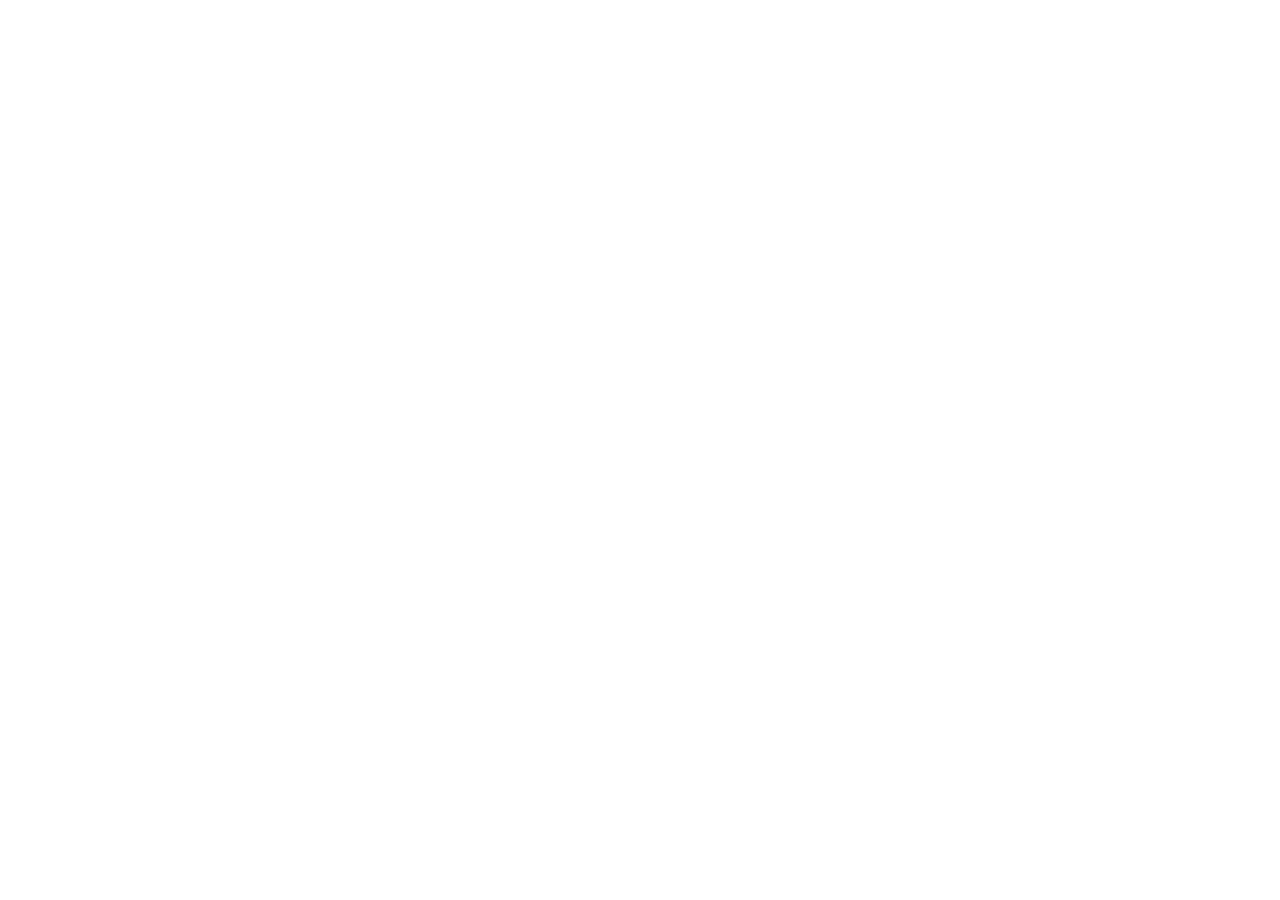
==== main.html @ 20d1bf3c "chore: add project images and svg icons" ====
<!doctype html>
<html lang="en">
  <head>
    <meta charset="UTF-8" />
    <meta name="viewport" content="width=device-width, initial-scale=1.0" />
    <title>Shelter for pets</title>
    <link rel="preconnect" href="https://fonts.googleapis.com" />
    <link rel="preconnect" href="https://fonts.gstatic.com" crossorigin />
    <link
      href="https://fonts.googleapis.com/css2?family=Inter:wght@400;700&display=swap"
      rel="stylesheet"
    />

    <link rel="stylesheet" href="css/normalize.css" />
    <link rel="stylesheet" href="css/style.css" />
    <link rel="icon" type="image/x-icon" href="./icon/icon.ico">
  </head>
  <body>

    <script type="module" src="js/main.js"></script>
  </body>
</html>
---- css/style.css ----
@import url("variables.css");

* {
  padding: 0;
  margin: 0;
  box-sizing: border-box;
  text-decoration: none;
  list-style-type: none;
}

html,
body {
  scroll-behavior: smooth;
  font-family: var(--second-family);
  font-weight: 400;
  font-style: normal;
}

h1, h2, h3, h4, h5, h6 {
  font-family: var(--font-family);
  font-weight: 400;
  font-style: normal;
}

body::-webkit-scrollbar {
  display: none;
}
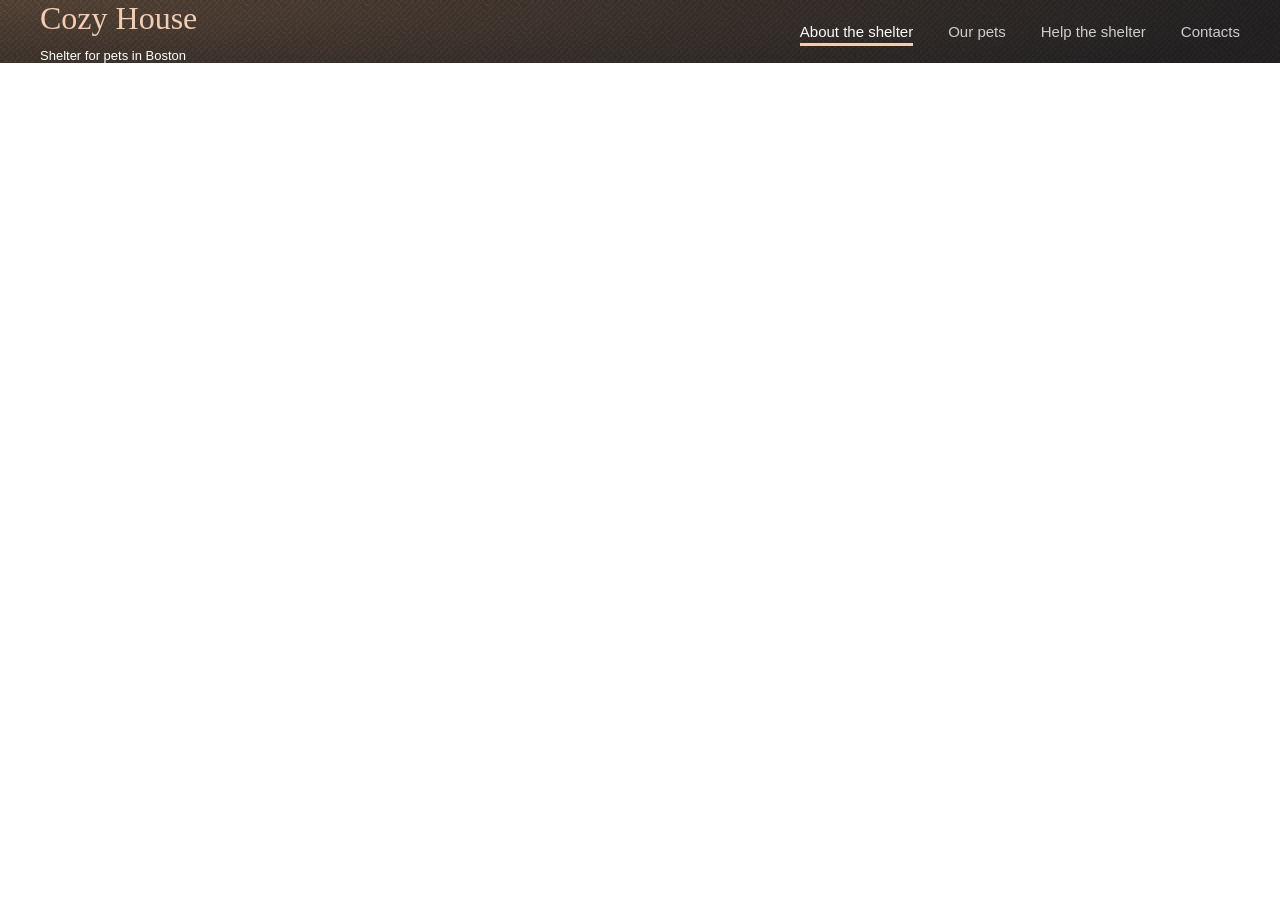
==== commit f4c6dcbc: "feat: create header section" ====
--- a/main.html
+++ b/main.html
@@ -4,19 +4,56 @@
     <meta charset="UTF-8" />
     <meta name="viewport" content="width=device-width, initial-scale=1.0" />
     <title>Shelter for pets</title>
-    <link rel="preconnect" href="https://fonts.googleapis.com" />
-    <link rel="preconnect" href="https://fonts.gstatic.com" crossorigin />
-    <link
-      href="https://fonts.googleapis.com/css2?family=Inter:wght@400;700&display=swap"
-      rel="stylesheet"
-    />
-
     <link rel="stylesheet" href="css/normalize.css" />
     <link rel="stylesheet" href="css/style.css" />
-    <link rel="icon" type="image/x-icon" href="./icon/icon.ico">
+    <link rel="icon" type="image/x-icon" href="./icon/icon.ico" />
   </head>
   <body>
+      <header class="header">
+        <div class="container header__container">
+          <div class="header__logo">
+  <h1 class="logo__title">Cozy House</h1>
+  <p class="logo__subtitle">Shelter for pets in Boston</p>
+</div>
+<nav class="header__menu">
+  <ul class="menu__list">
+    <li class="menu__item">
+      <a href="#about" class="menu__link menu__link--active">About the shelter</a>
+    </li>
+    <li class="menu__item">
+      <a href="#our-friends" class="menu__link">Our pets</a>
+    </li>
+    <li class="menu__item">
+      <a href="#help" class="menu__link">Help the shelter</a>
+    </li>
+    <li class="menu__item">
+      <a href="#in-addition" class="menu__link">Contacts</a>
+    </li>
+  </ul>
+</nav>
+        </div>
+      </header>
 
+      <main class="main">
+        <section id="not-only">
+          <div class="container not-only__container"></div>
+        </section>
+        <section id="about">
+          <div class="container about__container"></div>
+        </section>
+        <section id="our-friends">
+          <div class="container our-friends__container"></div>
+        </section>
+        <section id="help">
+          <div class="container help__container"></div>
+        </section>
+        <section id="in-addition">
+          <div class="container in-addition__container"></div>
+        </section>
+      </main>
+      <footer class="footer">
+        <div class="container footer__container"></div>
+      </footer>
     <script type="module" src="js/main.js"></script>
   </body>
 </html>
--- a/css/style.css
+++ b/css/style.css
@@ -16,7 +16,12 @@
   font-style: normal;
 }
 
-h1, h2, h3, h4, h5, h6 {
+h1,
+h2,
+h3,
+h4,
+h5,
+h6 {
   font-family: var(--font-family);
   font-weight: 400;
   font-style: normal;
@@ -25,3 +30,57 @@
 body::-webkit-scrollbar {
   display: none;
 }
+
+.container {
+  display: flex;
+  max-width: 1280px;
+  width: 100%;
+  margin: 0 auto;
+  padding: 0 40px;
+}
+
+.header__container {
+  justify-content: space-between;
+  background:
+    url(../img/noise_transparent.png),
+    radial-gradient(100% 215.42% at 0% 0%, #5b483a 0%, #262425 100%), #211f20;
+}
+
+.header__menu {
+  display: flex;
+  align-items: center;
+}
+
+.logo__title {
+  font-family: var(--font-family);
+  color: var(--color-primary);
+  padding-bottom: 11px;
+}
+
+.menu__link,
+.logo__subtitle {
+  font-family: var(--second-family);
+  font-size: 15px;
+  color: #cdcdcd;
+}
+
+.logo__subtitle {
+  font-size: 13px;
+  color: var(--color-light-xl);
+}
+
+.menu__list {
+  display: flex;
+  gap: 35px;
+}
+
+.menu__item:first-child .menu__link {
+  padding-bottom: 3px;
+  cursor: default;
+}
+
+.menu__link--active {
+  color: var(--color-light-s);
+  border-bottom: 3px solid var(--color-primary);
+  user-select: none;
+}
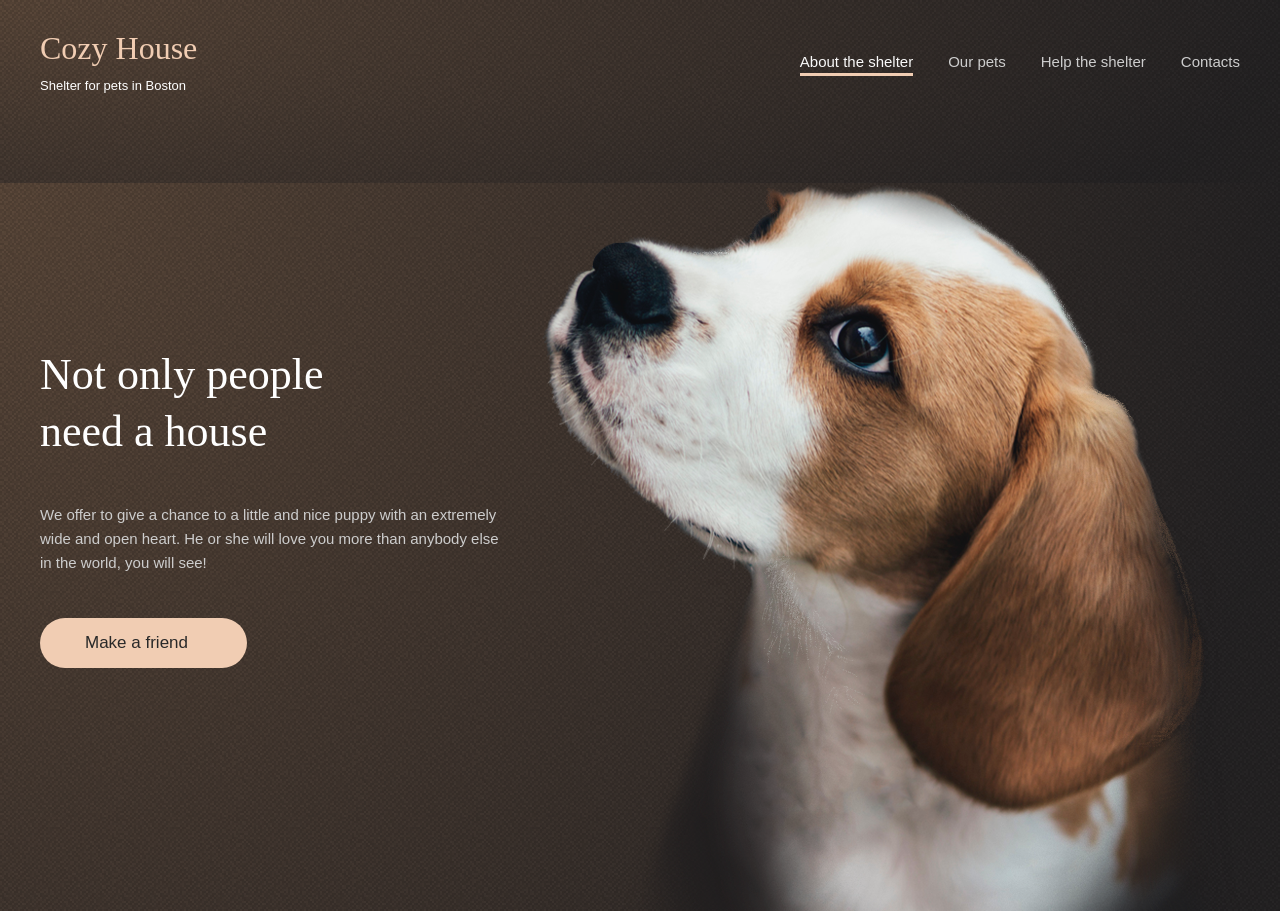
==== commit 495fba32: "feat: add not-only section" ====
--- a/main.html
+++ b/main.html
@@ -36,7 +36,16 @@
 
       <main class="main">
         <section id="not-only">
-          <div class="container not-only__container"></div>
+          <div class="container not-only__container">
+            <div class="not-only__content">
+              <h2 class="not-only__heading">Not only people <br> need a house</h2>
+              <p class="not-only__subheading">We offer to give a chance to a little and nice puppy with an extremely wide and open heart. He or she will love you more than anybody else in the world, you will see!</p>
+              <a class="btn" href="#our-friends">Make a friend</a>
+            </div>
+            <div class="not-only__img">
+              <img src="img/start-screen-puppy.png" alt="Start csreen Puppe">
+            </div>
+          </div>
         </section>
         <section id="about">
           <div class="container about__container"></div>
--- a/css/style.css
+++ b/css/style.css
@@ -39,11 +39,14 @@
   padding: 0 40px;
 }
 
-.header__container {
-  justify-content: space-between;
+.header {
   background:
     url(../img/noise_transparent.png),
     radial-gradient(100% 215.42% at 0% 0%, #5b483a 0%, #262425 100%), #211f20;
+  padding: 30px 0 90px;
+}
+.header__container {
+  justify-content: space-between;
 }
 
 .header__menu {
@@ -84,3 +87,54 @@
   border-bottom: 3px solid var(--color-primary);
   user-select: none;
 }
+
+#not-only {
+  background:
+    url(../img/noise_transparent.png),
+    radial-gradient(100% 215.42% at 0% 0%, #5b483a 0%, #262425 100%), #211f20;
+}
+
+.not-only__container {
+  display: flex;
+  gap: 42px;
+  min-height: 728px;
+}
+
+.not-only__content {
+  display: flex;
+  flex-direction: column;
+  max-width: 460px;
+  max-height: 322px;
+  gap: 43px;
+  padding-top: 163px;
+}
+
+.not-only__heading {
+  font-size: 44px;
+  line-height: 1.3;
+  color: var(--color-light-xl);
+}
+
+.not-only__subheading {
+  font-size: 15px;
+  line-height: 1.6;
+  color: var(--color-dark-s);
+}
+
+.btn {
+  display: inline-block;
+  border-radius: 100px;
+  padding: 15px 45px;
+  width: 207px;
+  height: 52px;
+  background-color: var(--color-primary);
+  font-size: 17px;
+  color: var(--color-dark-3xl);
+}
+
+.not-only__img img {
+  width: 100%;
+  height: 100%;
+  object-fit: contain; 
+  display: block;
+}
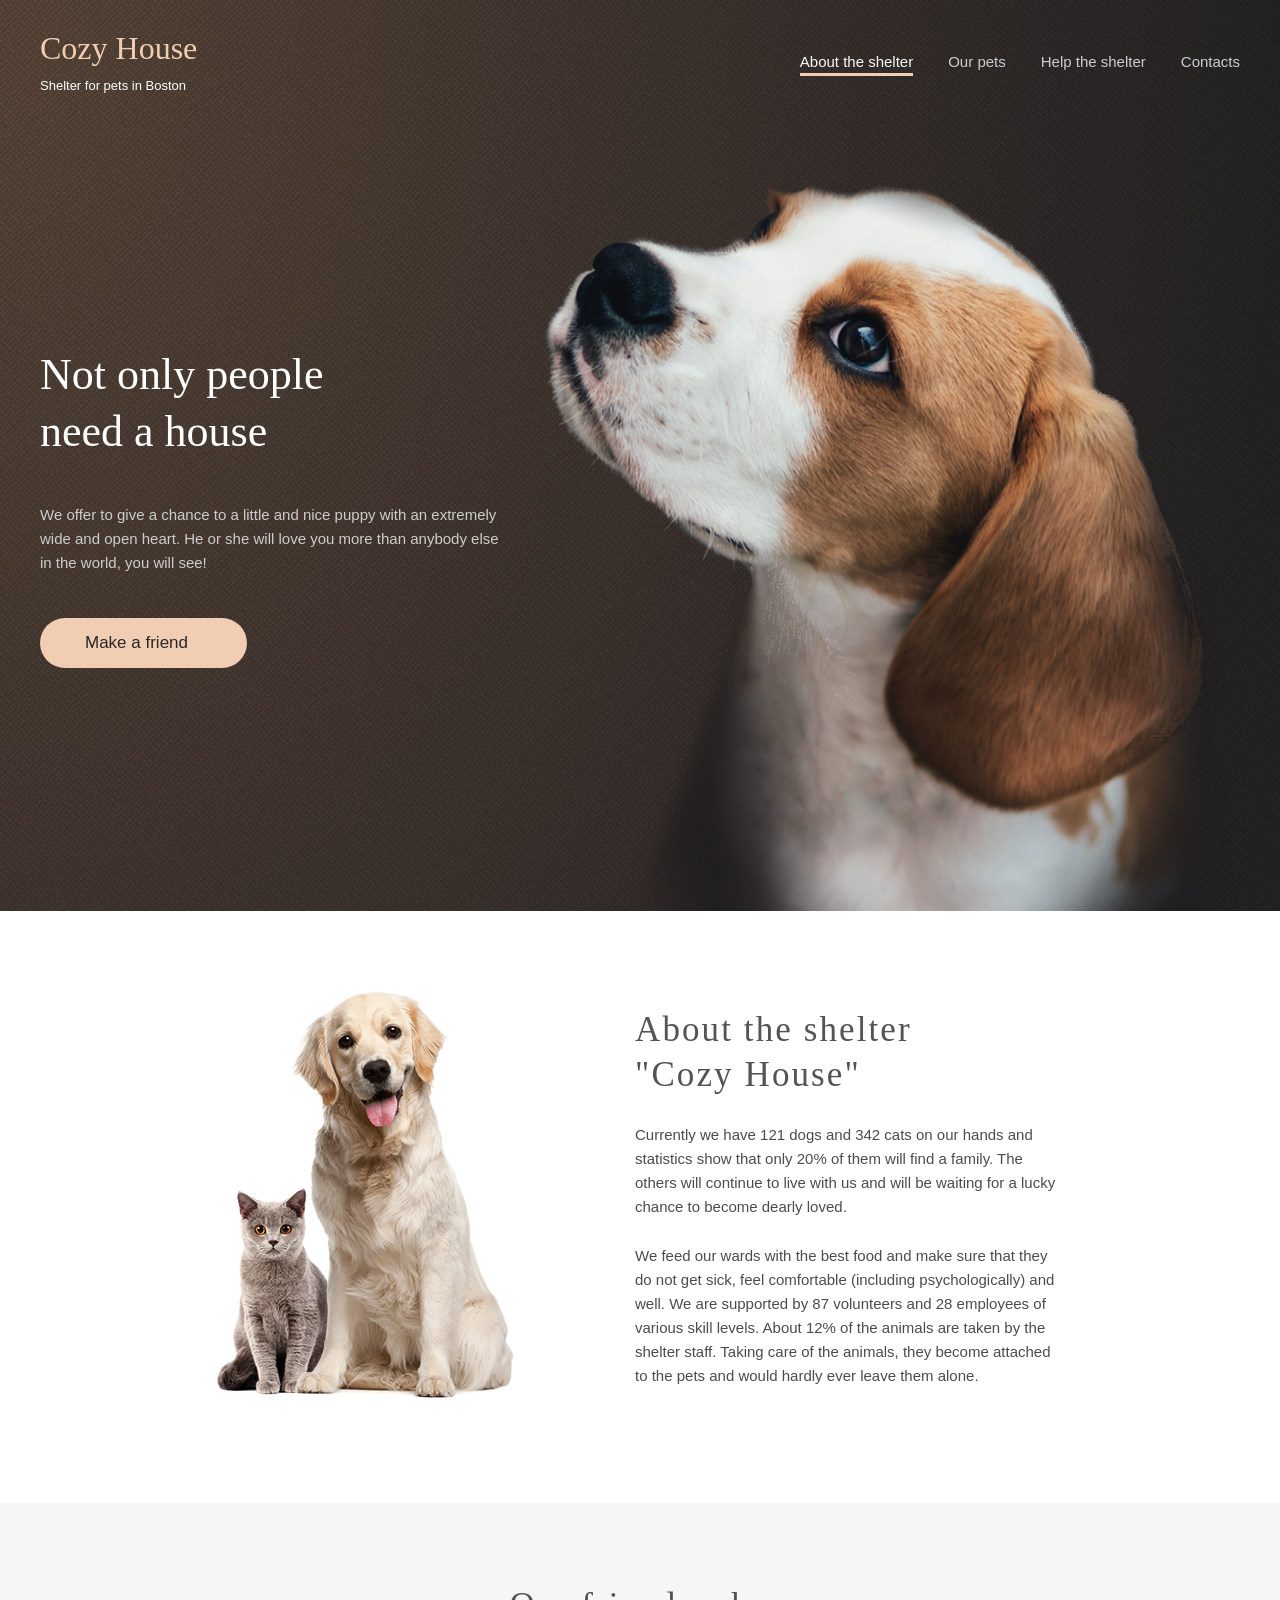
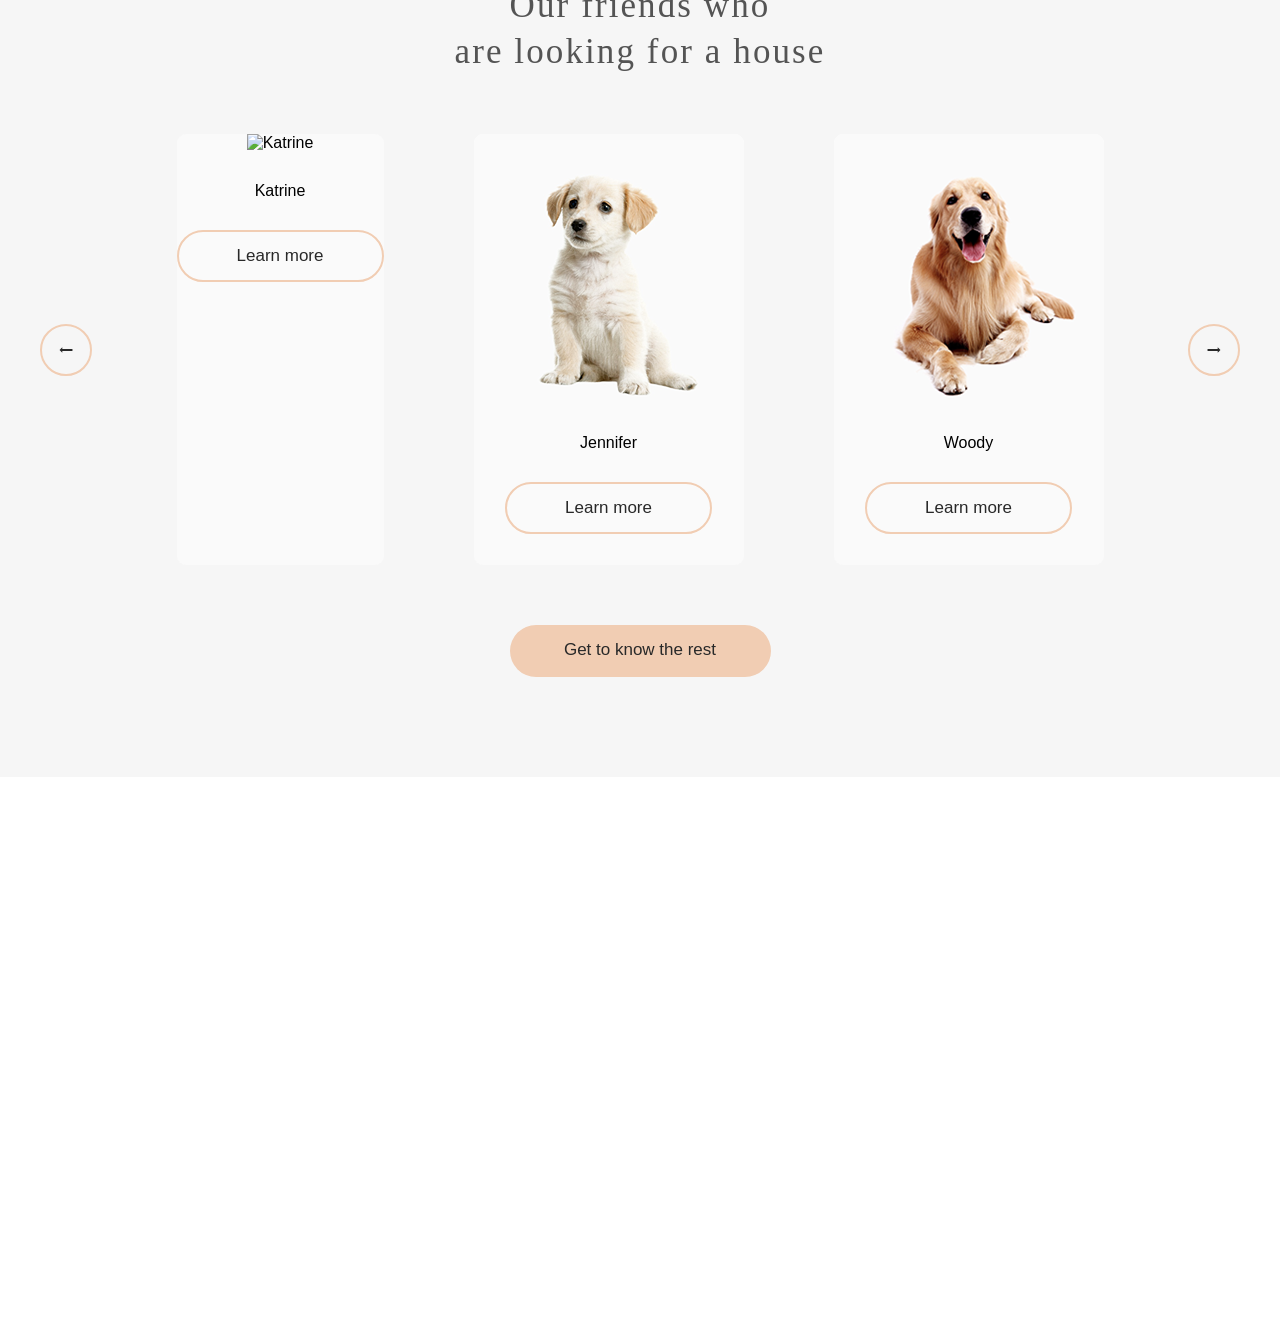
==== commit fb2ba451: "feat: add 'about' and 'our friends' sections" ====
--- a/main.html
+++ b/main.html
@@ -9,60 +9,171 @@
     <link rel="icon" type="image/x-icon" href="./icon/icon.ico" />
   </head>
   <body>
+    <div class="gradient__wrapper">
       <header class="header">
         <div class="container header__container">
           <div class="header__logo">
-  <h1 class="logo__title">Cozy House</h1>
-  <p class="logo__subtitle">Shelter for pets in Boston</p>
-</div>
-<nav class="header__menu">
-  <ul class="menu__list">
-    <li class="menu__item">
-      <a href="#about" class="menu__link menu__link--active">About the shelter</a>
-    </li>
-    <li class="menu__item">
-      <a href="#our-friends" class="menu__link">Our pets</a>
-    </li>
-    <li class="menu__item">
-      <a href="#help" class="menu__link">Help the shelter</a>
-    </li>
-    <li class="menu__item">
-      <a href="#in-addition" class="menu__link">Contacts</a>
-    </li>
-  </ul>
-</nav>
+            <h1 class="logo__title">Cozy House</h1>
+            <p class="logo__subtitle">Shelter for pets in Boston</p>
+          </div>
+          <nav class="header__menu">
+            <ul class="menu__list">
+              <li class="menu__item">
+                <a href="#about" class="menu__link menu__link--active"
+                  >About the shelter</a
+                >
+              </li>
+              <li class="menu__item">
+                <a href="#our-friends" class="menu__link">Our pets</a>
+              </li>
+              <li class="menu__item">
+                <a href="#help" class="menu__link">Help the shelter</a>
+              </li>
+              <li class="menu__item">
+                <a href="#in-addition" class="menu__link">Contacts</a>
+              </li>
+            </ul>
+          </nav>
         </div>
       </header>
+      <section id="not-only">
+        <div class="container not-only__container">
+          <div class="not-only__content">
+            <h2 class="not-only__heading">
+              Not only people <br />
+              need a house
+            </h2>
+            <p class="not-only__subheading">
+              We offer to give a chance to a little and nice puppy with an
+              extremely wide and open heart. He or she will love you more than
+              anybody else in the world, you will see!
+            </p>
+            <a class="btn" href="#our-friends">Make a friend</a>
+          </div>
+          <div class="not-only__img">
+            <img src="img/start-screen-puppy.png" alt="Start csreen Puppe" />
+          </div>
+        </div>
+      </section>
+    </div>
+    <main class="main">
+      <section id="about">
+        <div class="container about__container">
+          <div class="about__pets">
+            <img
+              class="about__img"
+              src="./img/about-pets.png"
+              alt="About pets in Cozy House shelter"
+            />
+          </div>
+          <div class="about__content">
+            <h3 class="about__title">
+              About the shelter <br />
+              "Cozy House"
+            </h3>
+            <p class="about__text">
+              Currently we have 121 dogs and 342 cats on our hands and
+              statistics show that only 20% of them will find a family. The
+              others will continue to live with us and will be waiting for a
+              lucky chance to become dearly loved.
+            </p>
+            <p class="about__text">
+              We feed our wards with the best food and make sure that they do
+              not get sick, feel comfortable (including psychologically) and
+              well. We are supported by 87 volunteers and 28 employees of
+              various skill levels. About 12% of the animals are taken by the
+              shelter staff. Taking care of the animals, they become attached to
+              the pets and would hardly ever leave them alone.
+            </p>
+          </div>
+        </div>
+      </section>
+      <section id="our-friends">
+        <div class="container our-friends__container">
+          <div class="headind-wrapper">
+            <h3 class="our-friends__title">
+              Our friends who <br />
+              are looking for a house
+            </h3>
+          </div>
+          <div class="our-friends__slider">
+            <button
+              class="our-friends__arrow our-friends__arrow--left"
+            >
+              <svg
+                width="52"
+                height="52"
+                viewBox="0 0 52 52"
+                fill="none"
+                xmlns="http://www.w3.org/2000/svg"
+              >
+                <path d="M33 25V27H22V29L19 26L22 23V25H33Z" fill="#292929" />
+              </svg>
+            </button>
+            <div class="our-friends__slider-wrapper" id="slider">
+              <div class="our-friends__slider-track">
+                <div class="card">
+                  <img
+                    src="./img/pets-katrine.png"
+                    alt="Katrine"
+                    class="card__img"
+                  />
+                  <p class="card__name">Katrine</p>
+                  <button class="card__button btn">Learn more</button>
+                </div>
+                <div class="card">
+                  <img
+                    src="./img/pets-jennifer.png"
+                    alt="Jennifer"
+                    class="card__img"
+                  />
+                  <p class="card__name">Jennifer</p>
+                  <button class="card__button btn">Learn more</button>
+                </div>
+                <div class="card">
+                  <img
+                    src="./img/pets-woody.png"
+                    alt="Woody"
+                    class="card__img"
+                  />
+                  <p class="card__name">Woody</p>
+                  <button class="card__button btn">Learn more</button>
+                </div>
+              </div>
+            </div>
+            <button
+              class="our-friends__arrow our-friends__arrow--right"
+            >
+              <svg
+                width="52"
+                height="52"
+                viewBox="0 0 52 52"
+                fill="none"
+                xmlns="http://www.w3.org/2000/svg"
+              >
+                <path d="M19 27V25H30V23L33 26L30 29V27H19Z" fill="#292929" />
+              </svg>
+            </button>
+          </div>
+          <div class="our-friends__action">
+            <a href="pets.html" class="our-friends__btn-rest btn"
+              >Get to know the rest</a
+            >
+          </div>
+        </div>
+      </section>
+      <section id="help">
+        <div class="container help__container">
 
-      <main class="main">
-        <section id="not-only">
-          <div class="container not-only__container">
-            <div class="not-only__content">
-              <h2 class="not-only__heading">Not only people <br> need a house</h2>
-              <p class="not-only__subheading">We offer to give a chance to a little and nice puppy with an extremely wide and open heart. He or she will love you more than anybody else in the world, you will see!</p>
-              <a class="btn" href="#our-friends">Make a friend</a>
-            </div>
-            <div class="not-only__img">
-              <img src="img/start-screen-puppy.png" alt="Start csreen Puppe">
-            </div>
-          </div>
-        </section>
-        <section id="about">
-          <div class="container about__container"></div>
-        </section>
-        <section id="our-friends">
-          <div class="container our-friends__container"></div>
-        </section>
-        <section id="help">
-          <div class="container help__container"></div>
-        </section>
-        <section id="in-addition">
-          <div class="container in-addition__container"></div>
-        </section>
-      </main>
-      <footer class="footer">
-        <div class="container footer__container"></div>
-      </footer>
+        </div>
+      </section>
+      <section id="in-addition">
+        <div class="container in-addition__container"></div>
+      </section>
+    </main>
+    <footer class="footer">
+      <div class="container footer__container"></div>
+    </footer>
     <script type="module" src="js/main.js"></script>
   </body>
 </html>
--- a/css/style.css
+++ b/css/style.css
@@ -36,17 +36,18 @@
   max-width: 1280px;
   width: 100%;
   margin: 0 auto;
-  padding: 0 40px;
-}
-
-.header {
+  padding: 80px 40px 100px;
+}
+
+.gradient__wrapper {
   background:
     url(../img/noise_transparent.png),
     radial-gradient(100% 215.42% at 0% 0%, #5b483a 0%, #262425 100%), #211f20;
-  padding: 30px 0 90px;
-}
+}
+
 .header__container {
   justify-content: space-between;
+  padding: 30px 40px 90px;
 }
 
 .header__menu {
@@ -88,16 +89,11 @@
   user-select: none;
 }
 
-#not-only {
-  background:
-    url(../img/noise_transparent.png),
-    radial-gradient(100% 215.42% at 0% 0%, #5b483a 0%, #262425 100%), #211f20;
-}
-
 .not-only__container {
   display: flex;
   gap: 42px;
   min-height: 728px;
+  padding: 0 40px;
 }
 
 .not-only__content {
@@ -135,6 +131,97 @@
 .not-only__img img {
   width: 100%;
   height: 100%;
-  object-fit: contain; 
+  object-fit: contain;
   display: block;
-}+}
+
+.about__container {
+  display: flex;
+  flex-wrap: wrap;
+  justify-content: center;
+  align-items: center;
+  padding: 80px 40px 100px;
+  gap: 120px;
+}
+
+.about__content {
+  max-width: 430px;
+  display: flex;
+  flex-direction: column;
+  gap: 25px;
+}
+
+h3 {
+  font-size: 35px;
+  line-height: 1.3;
+  letter-spacing: 0.06em;
+  color: var(--color-dark-l);
+}
+
+.about__text {
+  font-family: var(--second-family);
+  font-size: 15px;
+  line-height: 1.6;
+  color: var(--color-dark-xl);
+}
+
+#our-friends {
+  background-color: var(--color-light-l);
+}
+
+.our-friends__container {
+  display: flex;
+  flex-direction: column;
+  text-align: center;
+  gap: 60px;
+}
+
+.our-friends__slider-wrapper {
+  overflow: hidden;
+}
+
+.our-friends__slider {
+  display: flex;
+  align-items: center;
+  justify-content: space-between;
+}
+
+.our-friends__arrow {
+  display: flex;
+  align-items: center;
+  justify-content: center;
+  width: 52px;
+  height: 52px;
+  border-radius: 50%;
+  border: 2px solid #f1cdb3;
+  background-color: var(--color-light-l);
+}
+
+.our-friends__slider-track {
+  display: flex;
+  gap: 90px;
+}
+
+.card {
+  display: flex;
+  flex-direction: column;
+  row-gap: 30px;
+  align-items: center;
+  padding: 0 0 31px 0;
+  border-radius: 9px;
+  background: var(--color-light-s);
+  cursor: pointer;
+  transition-duration: 1s;
+  flex-shrink: 0;
+}
+
+.card__button {
+  border: 2px solid var(--color-primary);
+  padding: 13px 42px;
+  background: var(--color-light-s);
+  transition-duration: 1s;
+}
+
+.our-friends__btn-rest {
+  width: 261px;
+}
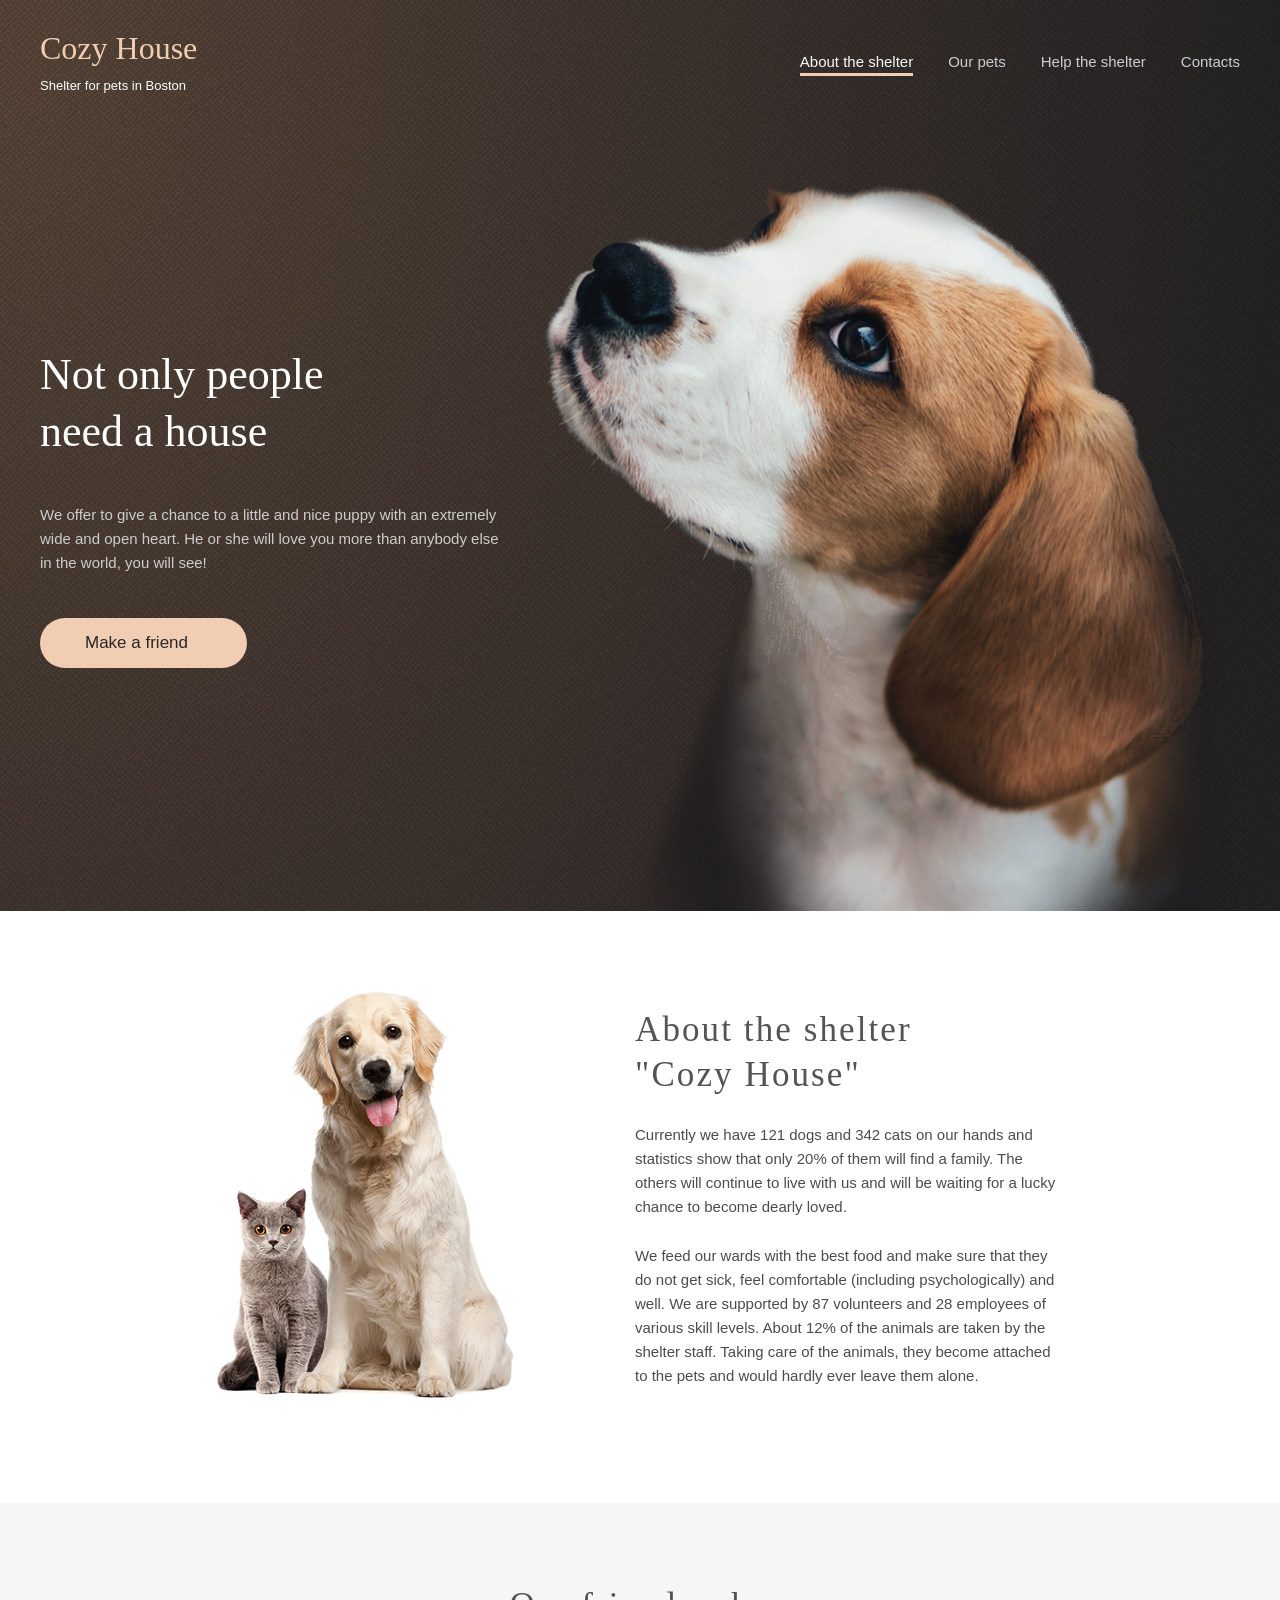
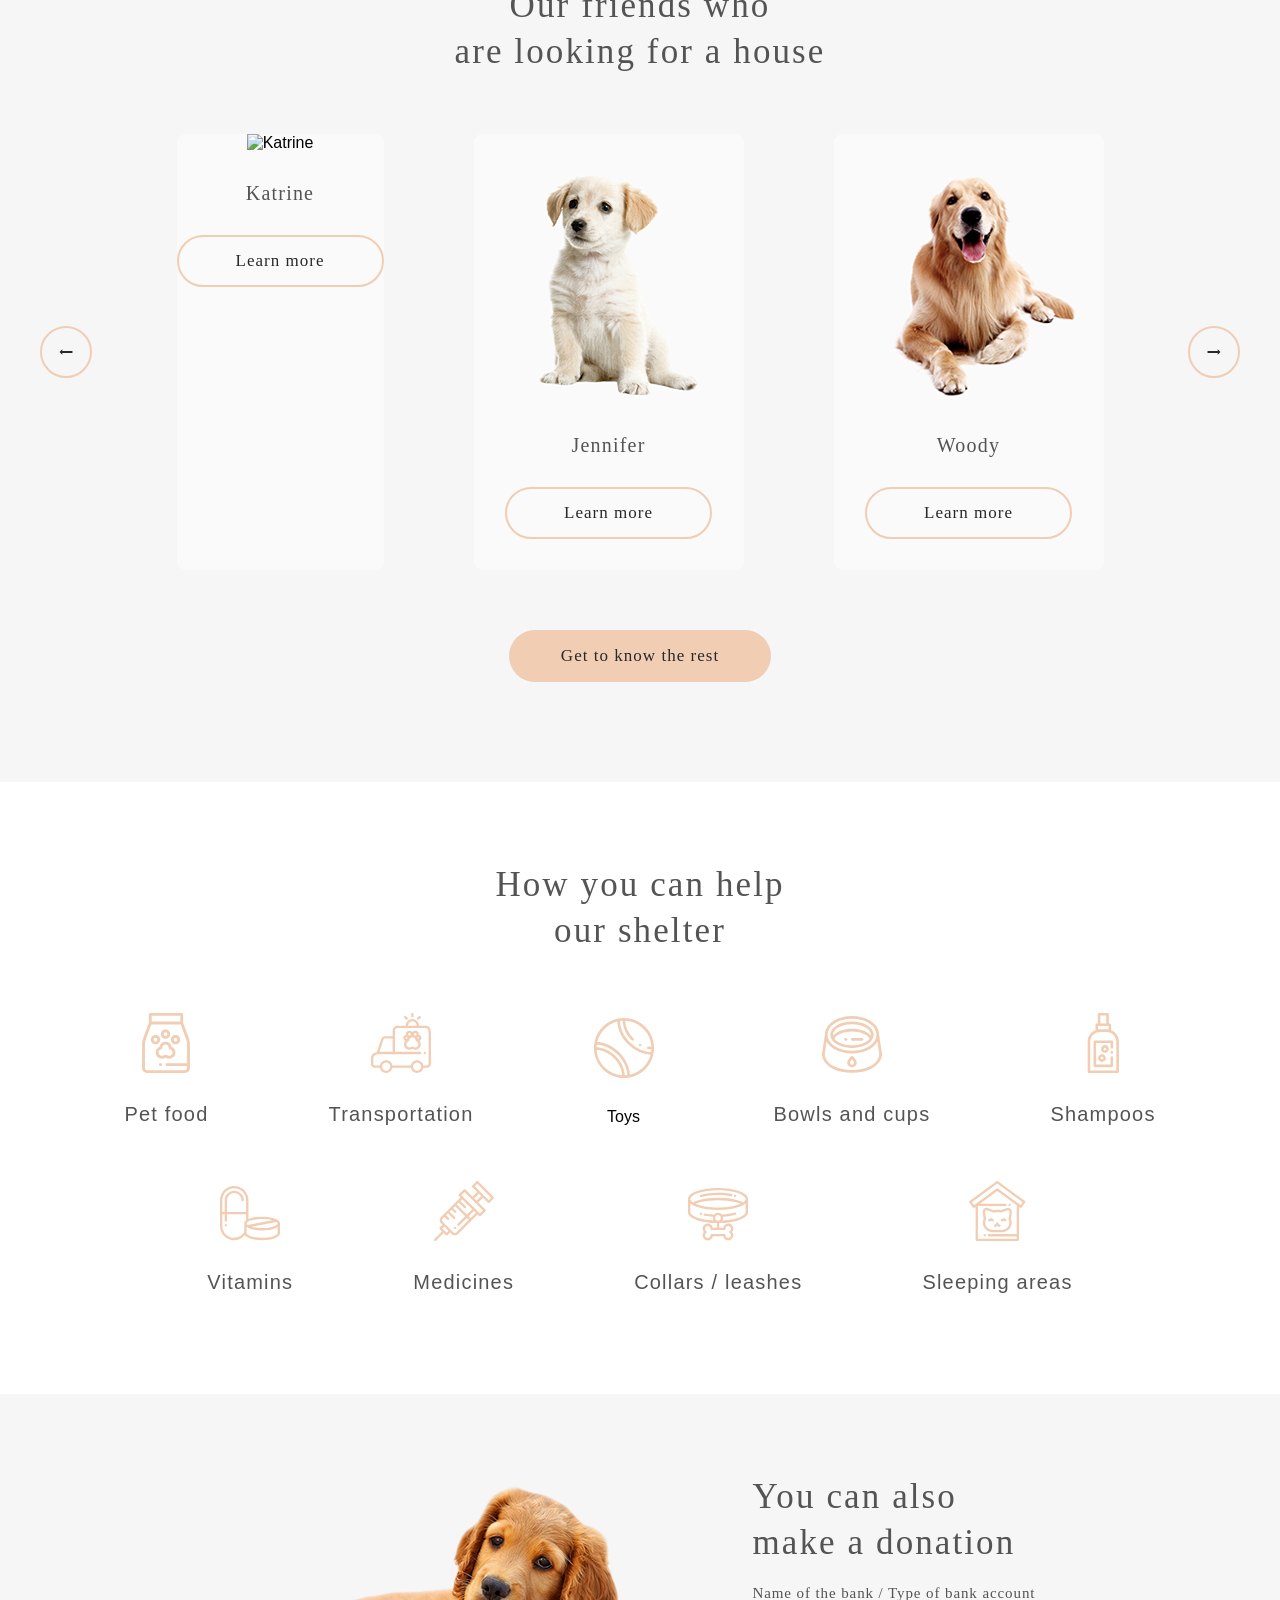
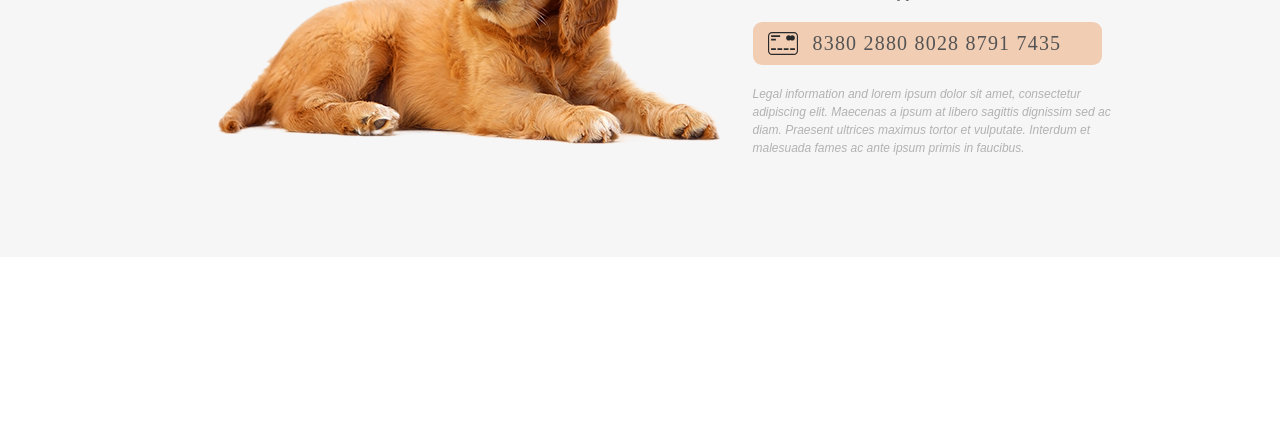
==== commit 72c408b5: "feat: add 'help' and 'donation' sections" ====
--- a/main.html
+++ b/main.html
@@ -97,9 +97,7 @@
             </h3>
           </div>
           <div class="our-friends__slider">
-            <button
-              class="our-friends__arrow our-friends__arrow--left"
-            >
+            <button class="our-friends__arrow our-friends__arrow--left">
               <svg
                 width="52"
                 height="52"
@@ -141,9 +139,7 @@
                 </div>
               </div>
             </div>
-            <button
-              class="our-friends__arrow our-friends__arrow--right"
-            >
+            <button class="our-friends__arrow our-friends__arrow--right">
               <svg
                 width="52"
                 height="52"
@@ -164,15 +160,88 @@
       </section>
       <section id="help">
         <div class="container help__container">
-
+          <h3 class="help__title">
+            How you can help<br />
+            our shelter
+          </h3>
+          <div class="help__list">
+            <div class="help__item">
+              <img src="./svg/icon-pet-food.svg" alt="Pet food" />
+              <p class="help__text">Pet food</p>
+            </div>
+            <div class="help__item">
+              <img src="./svg/transportation.svg" alt="Transportation" />
+              <p class="help__text">Transportation</p>
+            </div>
+            <div class="help__item">
+              <img src="./svg/toys.svg" alt="Toys" />
+              <p class="help-item_text">Toys</p>
+            </div>
+            <div class="help__item">
+              <img src="./svg/bowls-and-cups.svg" alt="Bowls and cups" />
+              <p class="help__text">Bowls and cups</p>
+            </div>
+            <div class="help__item">
+              <img src="./svg/shampoos.svg" alt="Shampoos" />
+              <p class="help__text">Shampoos</p>
+            </div>
+            <div class="help__item">
+              <img src="./svg/vitamins.svg" alt="Vitamins" />
+              <p class="help__text">Vitamins</p>
+            </div>
+            <div class="help__item">
+              <img src="./svg/medicines.svg" alt="Medicines" />
+              <p class="help__text">Medicines</p>
+            </div>
+            <div class="help__item">
+              <img src="./svg/collars-or-leashes.svg" alt="Collars / leashes" />
+              <p class="help__text">Collars / leashes</p>
+            </div>
+            <div class="help__item">
+              <img src="./svg/sleeping-area.svg" alt="Sleeping areas" />
+              <p class="help__text">Sleeping areas</p>
+            </div>
+          </div>
         </div>
       </section>
       <section id="in-addition">
-        <div class="container in-addition__container"></div>
+        <div class="container in-addition__container">
+          <img
+            src="./img/donation-dog.png"
+            alt="donation-dog"
+            class="donation__img"
+          />
+          <div class="donation__content">
+            <h3 class="donation__title">
+              You can also <br />
+              make a donation
+            </h3>
+            <h5 class="donation__bank-info">
+              Name&nbsp;of&nbsp;the&nbsp;bank&nbsp;/&nbsp;Type&nbsp;of&nbsp;bank&nbsp;account
+            </h5>
+            <button type="button" class="donation__card-btn">
+              <img
+                class="donation__card-icon"
+                src="./svg/credit-card.svg"
+                alt="Credit card icon"
+              />
+              <span class="donation__card-number">
+                8380&nbsp;2880&nbsp;8028&nbsp;8791&nbsp;7435
+              </span>
+            </button>
+            <p class="donation__legal">
+              Legal information and lorem ipsum dolor sit amet, consectetur
+              adipiscing elit. Maecenas a ipsum at libero sagittis dignissim sed
+              ac diam. Praesent ultrices maximus tortor et vulputate. Interdum
+              et malesuada fames ac ante ipsum primis in faucibus.
+            </p>
+          </div>
+        </div>
       </section>
     </main>
     <footer class="footer">
-      <div class="container footer__container"></div>
+      <div class="container footer__container">
+      </div>
     </footer>
     <script type="module" src="js/main.js"></script>
   </body>
--- a/css/style.css
+++ b/css/style.css
@@ -215,13 +215,124 @@
   flex-shrink: 0;
 }
 
+.card__name {
+  font-size: 20px;
+  font-family: var(--font-family);
+  letter-spacing: 0.06em;
+  text-align: center;
+  color: var(--color-dark-l);
+}
+
 .card__button {
   border: 2px solid var(--color-primary);
+  font-family: var(--font-family);
+  font-size: 17px;
+  line-height: 1.3;
+  letter-spacing: 0.06em;
+  color: var(--color-dark-3xl);
   padding: 13px 42px;
   background: var(--color-light-s);
   transition-duration: 1s;
 }
 
 .our-friends__btn-rest {
-  width: 261px;
-}
+  width: 262px;
+  font-family: var(--font-family);
+  font-size: 17px;
+  line-height: 1.3;
+  letter-spacing: 0.06em;
+  color: var(--color-dark-3xl);
+}
+
+.help__container {
+  display: flex;
+  flex-direction: column;
+  text-align: center;
+  gap: 60px;
+}
+
+.help__list {
+  display: flex;
+  justify-content: center;
+  text-align: center;
+  flex-wrap: wrap;
+  column-gap: 120px;
+  row-gap: 55px;
+  max-width: 1200px;
+}
+
+.help__item {
+  display: flex;
+  flex-direction: column;
+  justify-content: flex-end;
+  align-items: center;
+  max-width: 100%;
+  row-gap: 30px;
+}
+
+.help__text {
+  font-size: 20px;
+  line-height: 1.15;
+  letter-spacing: 0.06em;
+  text-align: center;
+  color: var(--color-dark-l);
+}
+
+#in-addition {
+  background-color: var(--color-light-l);
+}
+
+.in-addition__container {
+  display: flex;
+  align-items: center;
+  max-width: 925px;
+  column-gap: 30px;
+}
+
+.donation__content {
+  min-width: 380px;
+  display: flex;
+  flex-direction: column;
+  gap: 20px;
+}
+
+.donation__bank-info {
+  font-size: 15px;
+  line-height: 16px;
+  line-height: 110%;
+  letter-spacing: 0.06em;
+  color: var(--color-dark-l);
+}
+
+.donation__card-btn {
+  display: flex;
+  padding: 10px 15px;
+  border-radius: 9px;
+  background: var(--color-primary);
+  border: none;
+  height: 43px;
+  width: 349px;
+  transition-duration: 1s;
+  cursor: pointer;
+}
+
+.donation__card-number {
+  font-family: var(--font-family);
+  font-weight: 400;
+  font-size: 20px;
+  line-height: 23px;
+  line-height: 115%;
+  letter-spacing: 0.06em;
+  color: var(--color-dark-l);
+  padding-left: 15px;
+}
+
+.donation__legal {
+  font-family: var(--second-family);
+  font-style: italic;
+  font-size: 12px;
+  line-height: 150%;
+  color: var(--color-dark-m);
+}
+
+
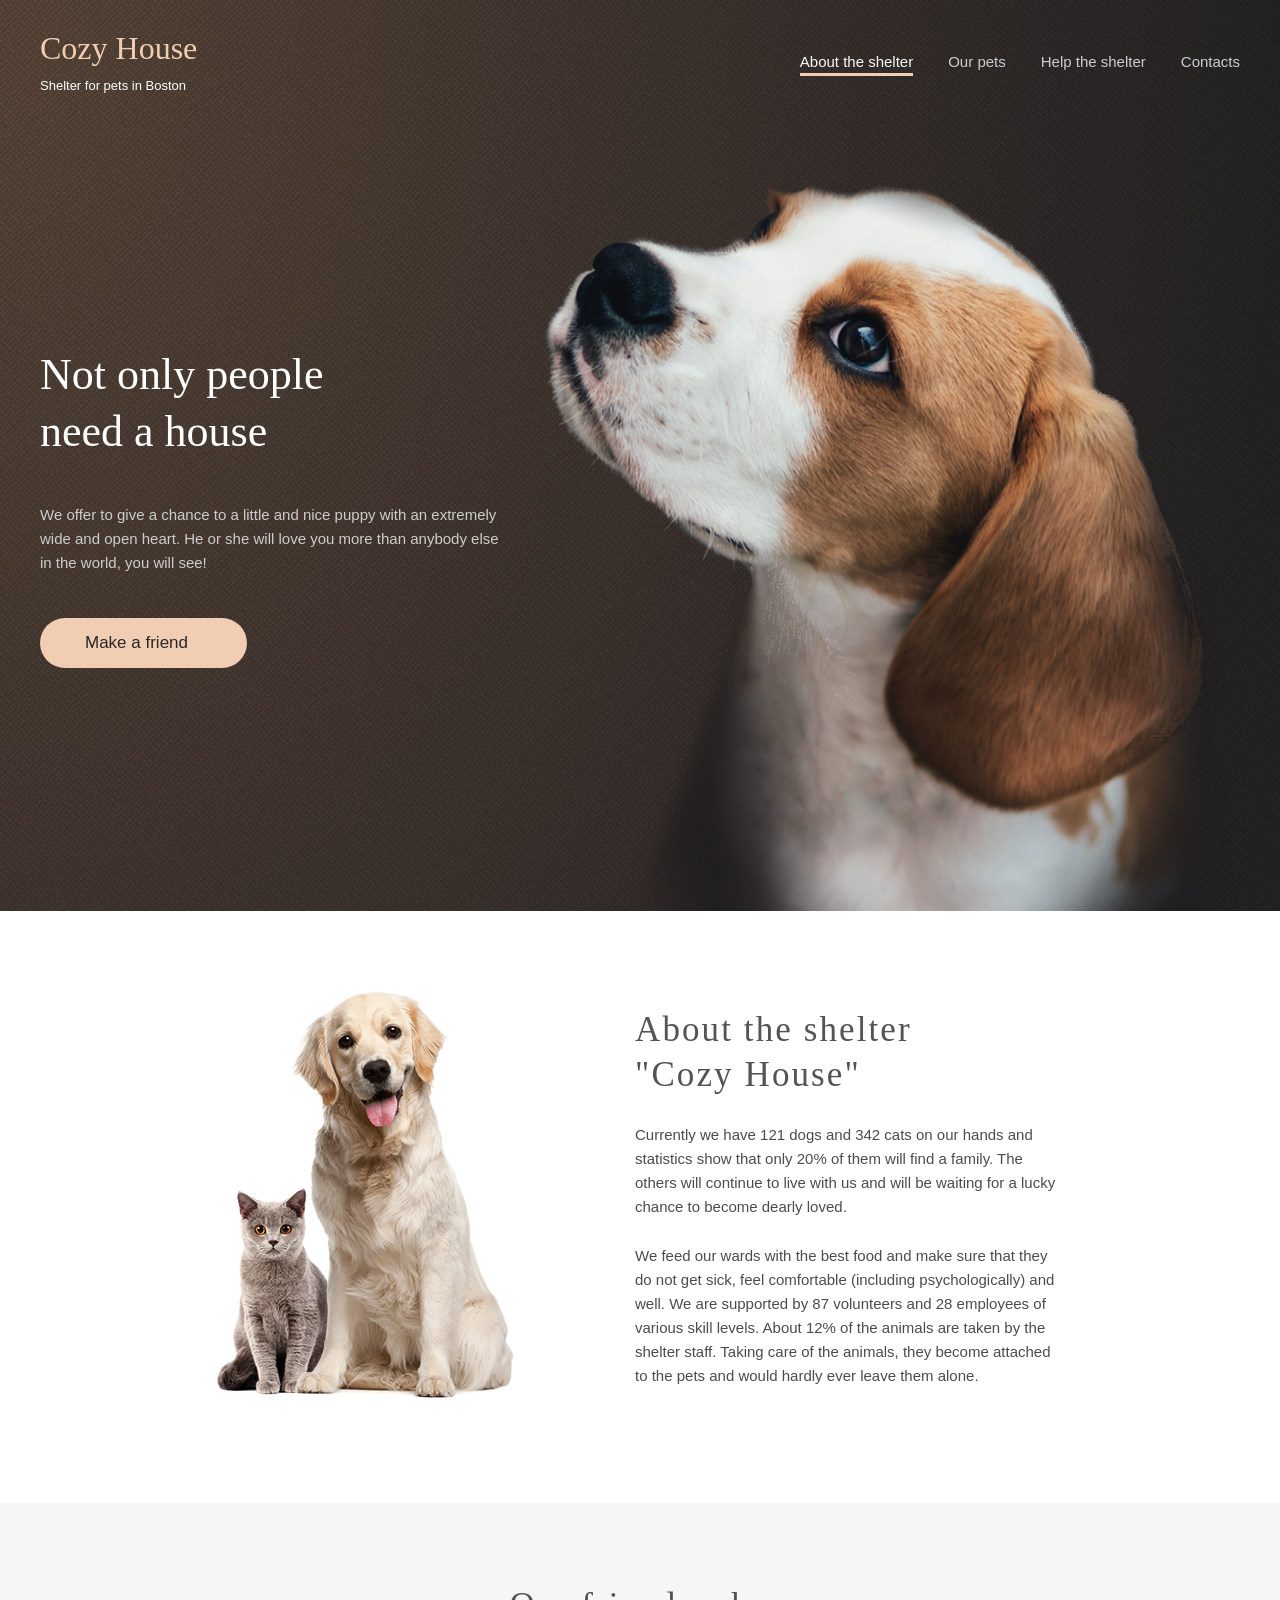
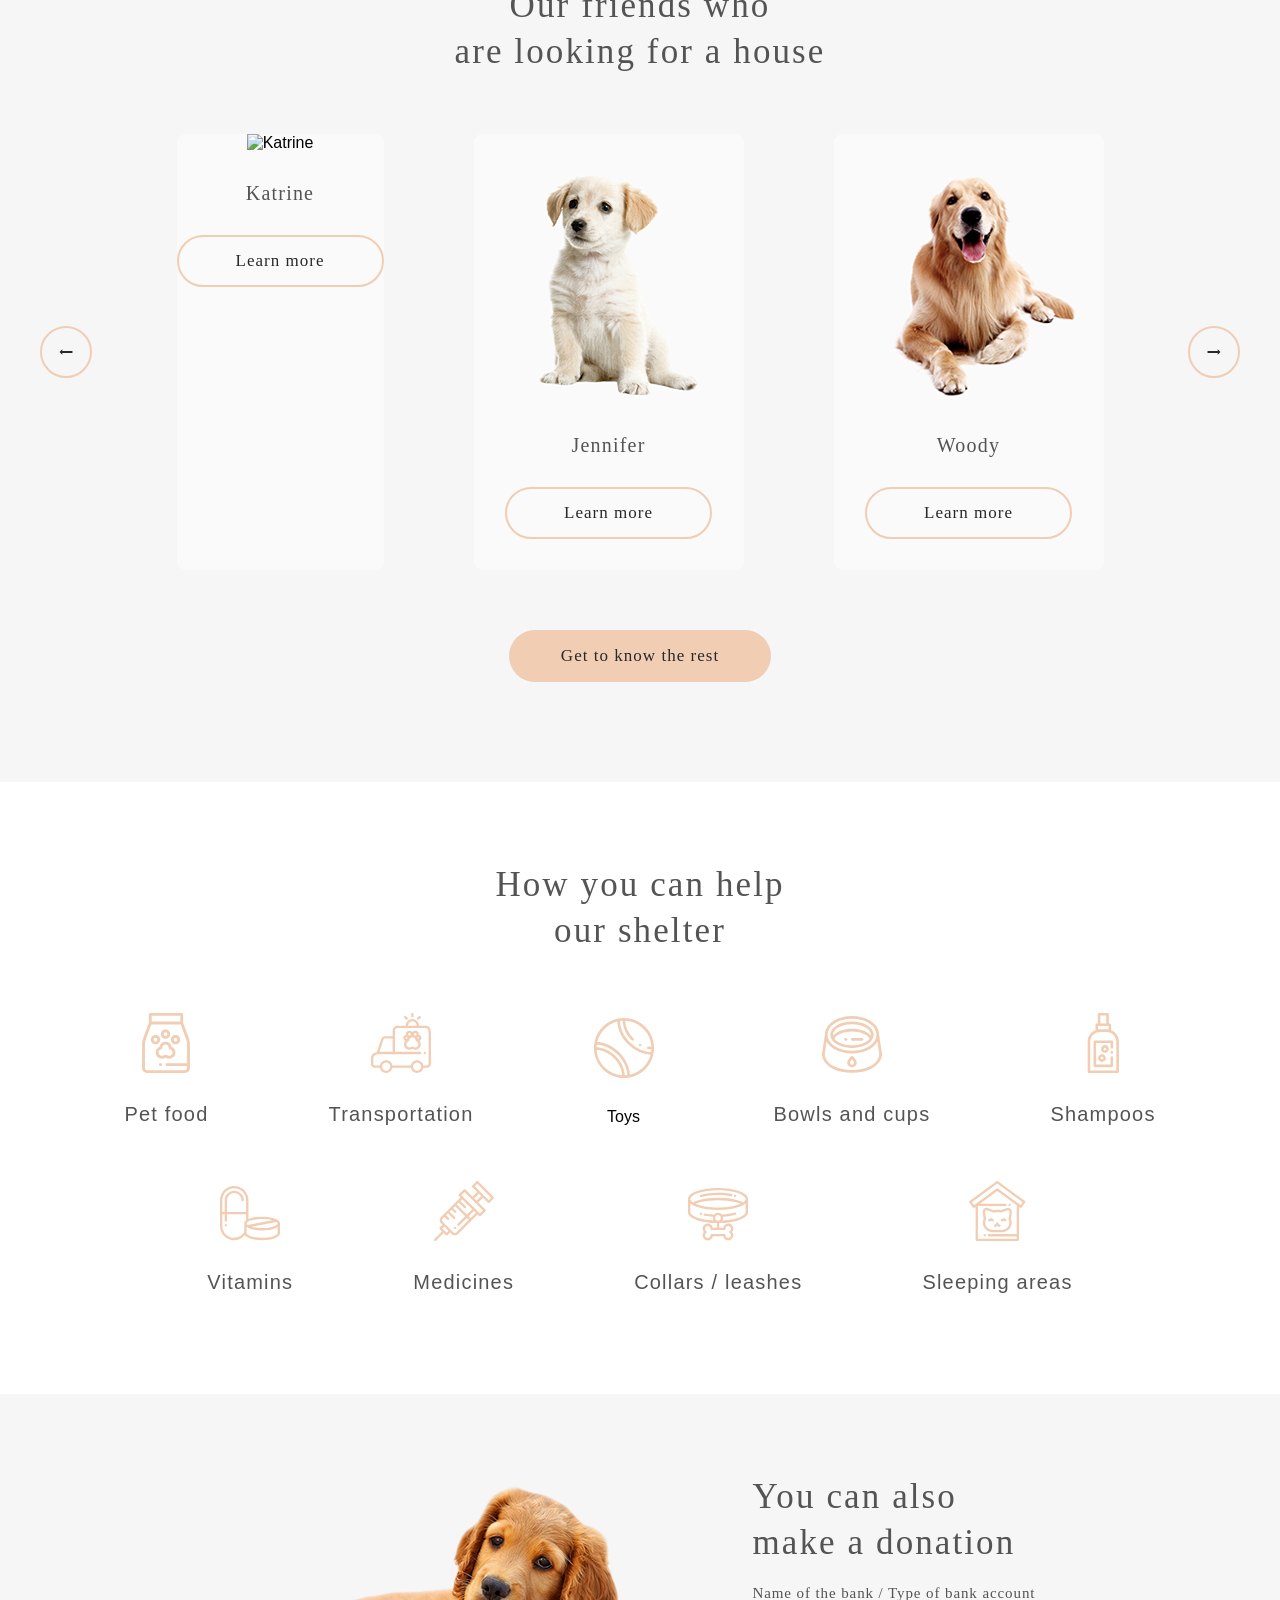
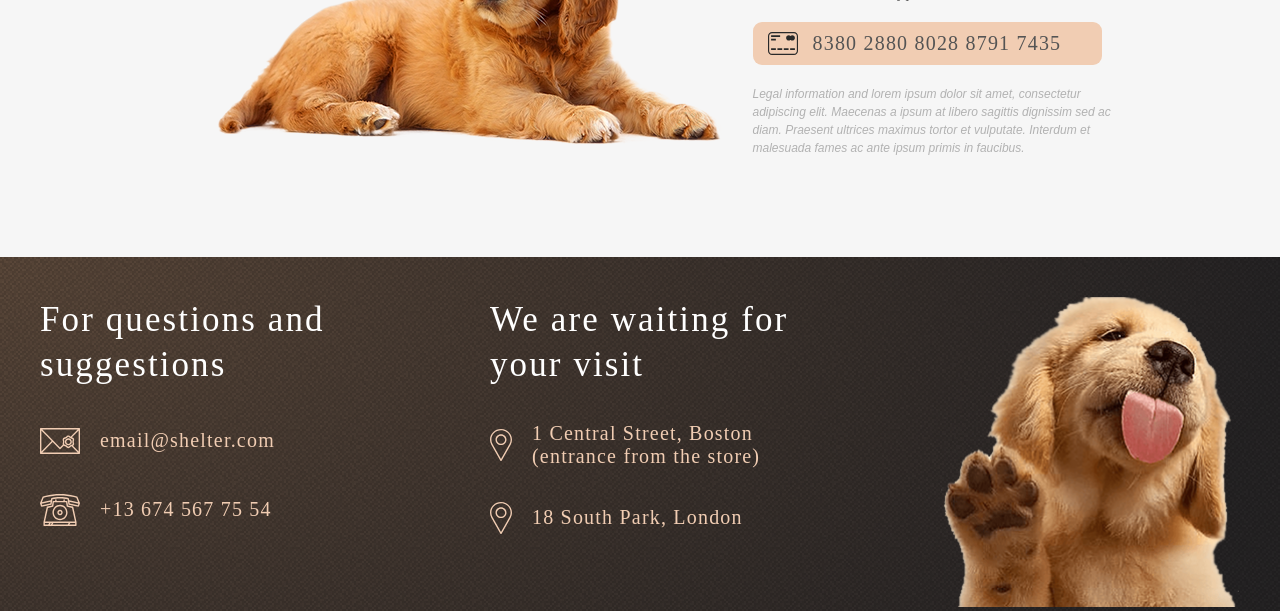
==== commit 1e30c046: "feat: add footer section with styles" ====
--- a/main.html
+++ b/main.html
@@ -13,18 +13,20 @@
       <header class="header">
         <div class="container header__container">
           <div class="header__logo">
-            <h1 class="logo__title">Cozy House</h1>
-            <p class="logo__subtitle">Shelter for pets in Boston</p>
+            <a href="#">
+              <h1 class="logo__title">Cozy House</h1>
+              <p class="logo__subtitle">Shelter for pets in Boston</p>
+            </a>
           </div>
           <nav class="header__menu">
             <ul class="menu__list">
               <li class="menu__item">
-                <a href="#about" class="menu__link menu__link--active"
+                <a href="#" class="menu__link menu__link--active"
                   >About the shelter</a
                 >
               </li>
               <li class="menu__item">
-                <a href="#our-friends" class="menu__link">Our pets</a>
+                <a href="pets.html" class="menu__link">Our pets</a>
               </li>
               <li class="menu__item">
                 <a href="#help" class="menu__link">Help the shelter</a>
@@ -220,14 +222,16 @@
               Name&nbsp;of&nbsp;the&nbsp;bank&nbsp;/&nbsp;Type&nbsp;of&nbsp;bank&nbsp;account
             </h5>
             <button type="button" class="donation__card-btn">
-              <img
-                class="donation__card-icon"
-                src="./svg/credit-card.svg"
-                alt="Credit card icon"
-              />
-              <span class="donation__card-number">
-                8380&nbsp;2880&nbsp;8028&nbsp;8791&nbsp;7435
-              </span>
+              <a href="#">
+                <img
+                  class="donation__card-icon"
+                  src="./svg/credit-card.svg"
+                  alt="Credit card icon"
+                />
+                <span class="donation__card-number">
+                  8380&nbsp;2880&nbsp;8028&nbsp;8791&nbsp;7435
+                </span>
+              </a>
             </button>
             <p class="donation__legal">
               Legal information and lorem ipsum dolor sit amet, consectetur
@@ -241,6 +245,43 @@
     </main>
     <footer class="footer">
       <div class="container footer__container">
+        <div class="footer__contacts">
+          <h5 class="footer__title">For questions and suggestions</h5>
+          <a href="mailto:email@shelter.com" class="footer__link">
+            <img class="footer__icon" src="./svg/mail.svg" alt="mail" />
+            <span class="footer__text">email@shelter.com</span>
+          </a>
+          <a href="tel:+136745677554" class="footer__link">
+            <img class="footer__icon" src="./svg/phone.svg" alt="phone" />
+            <span class="footer__text">+13 674 567 75 54</span>
+          </a>
+        </div>
+        <div class="footer__locations">
+          <h5 class="footer__title footer__title--mobile">
+            We are waiting for your visit
+          </h5>
+          <a
+            href="https://www.google.com/maps/"
+            target="_blank"
+            class="footer__link"
+          >
+            <img class="footer__icon" src="./svg/pin.svg" alt="footer icon" />
+            <span class="footer__text"
+              >1 Central Street, Boston (entrance from the store)</span
+            >
+          </a>
+          <a
+            href="https://www.google.com/maps/"
+            target="_blank"
+            class="footer__link"
+          >
+            <img class="footer__icon" src="./svg/pin.svg" alt="footer icon" />
+            <span class="footer__text">18 South Park, London</span>
+          </a>
+        </div>
+        <div class="footer__image-wrapper">
+          <img src="./img/footer-puppy.png" alt="footer sleeping puppy" />
+        </div>
       </div>
     </footer>
     <script type="module" src="js/main.js"></script>
--- a/css/style.css
+++ b/css/style.css
@@ -305,7 +305,6 @@
 }
 
 .donation__card-btn {
-  display: flex;
   padding: 10px 15px;
   border-radius: 9px;
   background: var(--color-primary);
@@ -316,6 +315,10 @@
   cursor: pointer;
 }
 
+.donation__card-btn a {
+  display: flex;
+}
+
 .donation__card-number {
   font-family: var(--font-family);
   font-weight: 400;
@@ -335,4 +338,48 @@
   color: var(--color-dark-m);
 }
 
-
+.footer {
+  background:
+    url(../img/noise_transparent.png),
+    radial-gradient(100% 215.42% at 0% 0%, #5b483a 0%, #262425 100%), #211f20;
+}
+
+.footer__container {
+  padding: 40px 40px 0;
+  justify-content: space-between;
+}
+
+.footer__contacts {
+  max-width: 302px;
+  display: flex;
+  flex-direction: column;
+  gap: 40px;
+}
+
+.footer__locations {
+  max-width: 302px;
+  display: flex;
+  flex-direction: column;
+  gap: 34px;
+}
+
+.footer__link {
+  display: flex;
+  align-items: center;
+}
+
+.footer__title {
+  font-size: 35px;
+  line-height: 1.3;
+  letter-spacing: 0.06em;
+  color: var(--color-light-xl);
+}
+
+.footer__text {
+  font-family: var(--font-family);
+  font-size: 20px;
+  line-height: 1.15;
+  letter-spacing: 0.06em;
+  color: #f1cdb3;
+  padding-left: 20px;
+}
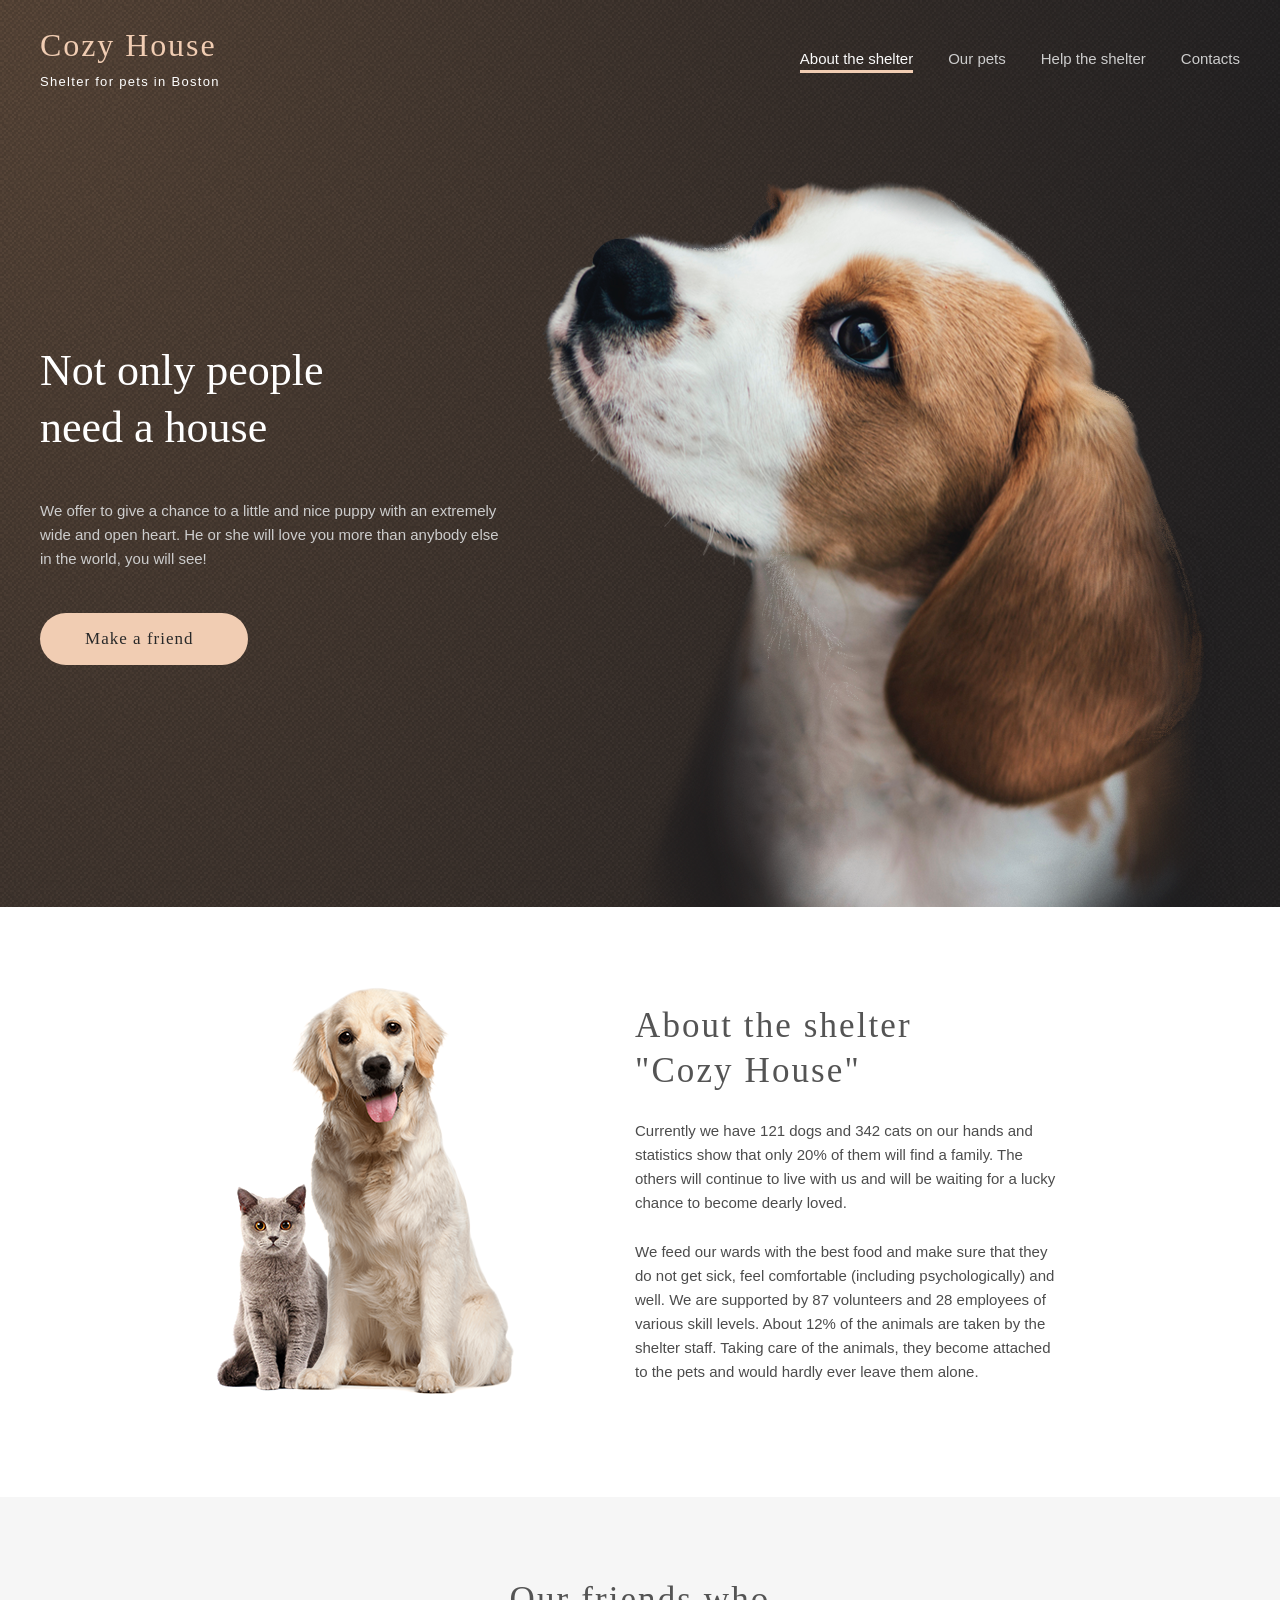
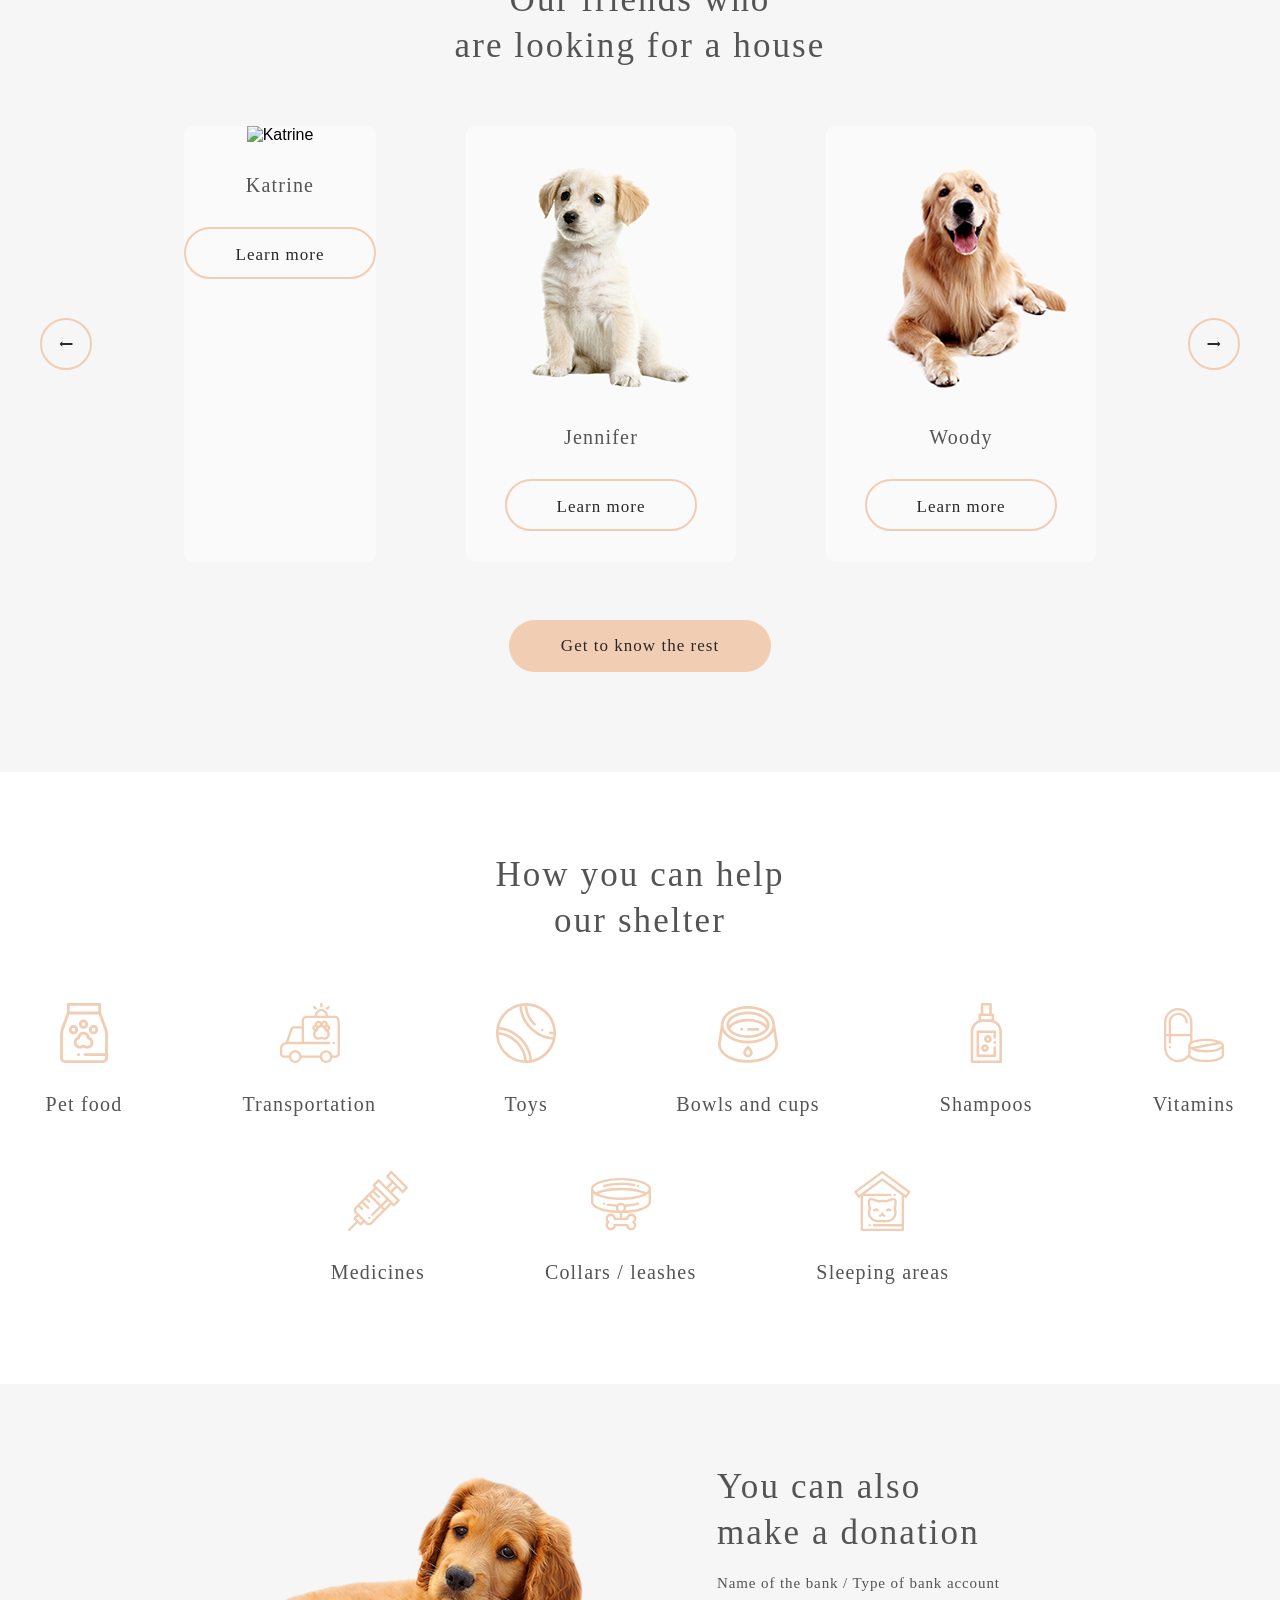
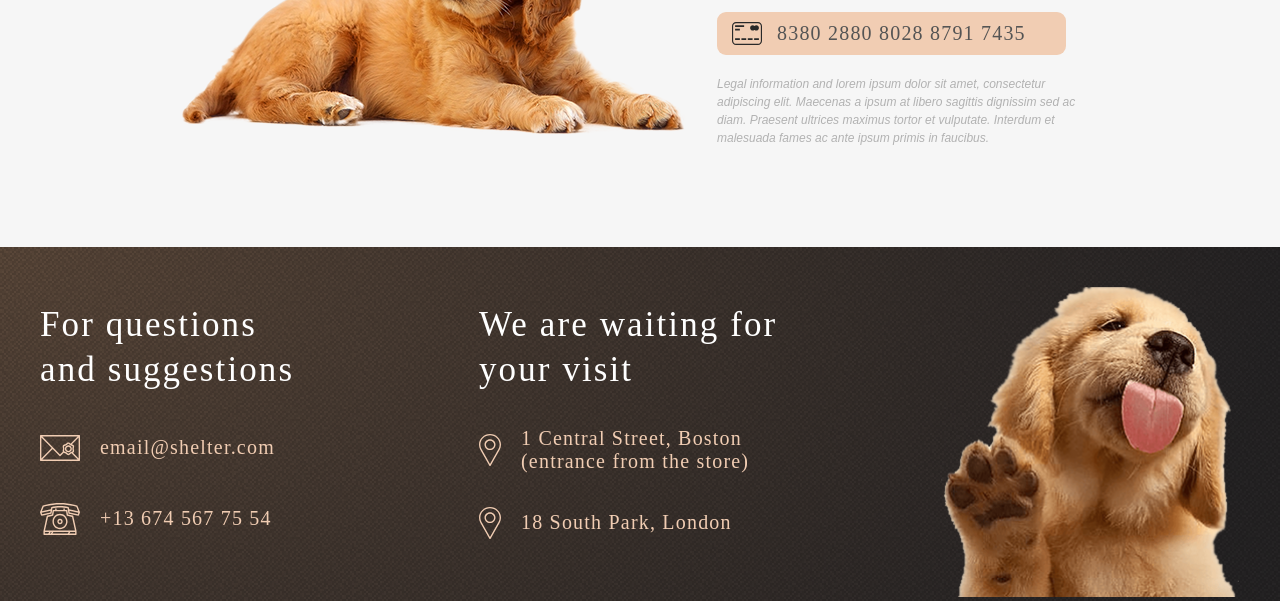
==== commit 700ac2ec: "style: align main page with 1280px design layout" ====
--- a/main.html
+++ b/main.html
@@ -177,7 +177,7 @@
             </div>
             <div class="help__item">
               <img src="./svg/toys.svg" alt="Toys" />
-              <p class="help-item_text">Toys</p>
+              <p class="help__text">Toys</p>
             </div>
             <div class="help__item">
               <img src="./svg/bowls-and-cups.svg" alt="Bowls and cups" />
@@ -207,7 +207,7 @@
         </div>
       </section>
       <section id="in-addition">
-        <div class="container in-addition__container">
+        <div class="in-addition__container">
           <img
             src="./img/donation-dog.png"
             alt="donation-dog"
--- a/css/style.css
+++ b/css/style.css
@@ -47,7 +47,7 @@
 
 .header__container {
   justify-content: space-between;
-  padding: 30px 40px 90px;
+  padding: 28px 40px 90px;
 }
 
 .header__menu {
@@ -58,6 +58,8 @@
 .logo__title {
   font-family: var(--font-family);
   color: var(--color-primary);
+  line-height: 1.1;
+  letter-spacing: 0.06em;
   padding-bottom: 11px;
 }
 
@@ -70,12 +72,19 @@
 
 .logo__subtitle {
   font-size: 13px;
+  font-size: 13px;
+  letter-spacing: 0.1em;
   color: var(--color-light-xl);
 }
 
 .menu__list {
   display: flex;
   gap: 35px;
+}
+
+.menu__link {
+  user-select: none;
+  transition: 0.3s ease;
 }
 
 .menu__item:first-child .menu__link {
@@ -86,7 +95,6 @@
 .menu__link--active {
   color: var(--color-light-s);
   border-bottom: 3px solid var(--color-primary);
-  user-select: none;
 }
 
 .not-only__container {
@@ -101,7 +109,7 @@
   flex-direction: column;
   max-width: 460px;
   max-height: 322px;
-  gap: 43px;
+  gap: 42px;
   padding-top: 163px;
 }
 
@@ -121,11 +129,19 @@
   display: inline-block;
   border-radius: 100px;
   padding: 15px 45px;
-  width: 207px;
+  width: 208px;
   height: 52px;
   background-color: var(--color-primary);
   font-size: 17px;
   color: var(--color-dark-3xl);
+  transition: 0.3s ease;
+}
+
+.not-only__content .btn {
+  font-weight: 400;
+  font-family: var(--font-family);
+  line-height: 1.3;
+  letter-spacing: 0.06em;
 }
 
 .not-only__img img {
@@ -140,7 +156,7 @@
   flex-wrap: wrap;
   justify-content: center;
   align-items: center;
-  padding: 80px 40px 100px;
+  padding: 80px 40px 98px;
   gap: 120px;
 }
 
@@ -173,7 +189,7 @@
   display: flex;
   flex-direction: column;
   text-align: center;
-  gap: 60px;
+  gap: 58px;
 }
 
 .our-friends__slider-wrapper {
@@ -195,6 +211,7 @@
   border-radius: 50%;
   border: 2px solid #f1cdb3;
   background-color: var(--color-light-l);
+  transition: 0.3s ease;
 }
 
 .our-friends__slider-track {
@@ -224,13 +241,13 @@
 }
 
 .card__button {
+  width: 192px;
   border: 2px solid var(--color-primary);
   font-family: var(--font-family);
   font-size: 17px;
   line-height: 1.3;
   letter-spacing: 0.06em;
   color: var(--color-dark-3xl);
-  padding: 13px 42px;
   background: var(--color-light-s);
   transition-duration: 1s;
 }
@@ -242,6 +259,7 @@
   line-height: 1.3;
   letter-spacing: 0.06em;
   color: var(--color-dark-3xl);
+  transition: 0.3s ease;
 }
 
 .help__container {
@@ -271,6 +289,8 @@
 }
 
 .help__text {
+  font-family: var(--font-family);
+  font-weight: 400;
   font-size: 20px;
   line-height: 1.15;
   letter-spacing: 0.06em;
@@ -285,8 +305,9 @@
 .in-addition__container {
   display: flex;
   align-items: center;
-  max-width: 925px;
+  max-width: 915px;
   column-gap: 30px;
+  padding: 80px 182px 100px;
 }
 
 .donation__content {
@@ -350,10 +371,11 @@
 }
 
 .footer__contacts {
-  max-width: 302px;
-  display: flex;
-  flex-direction: column;
-  gap: 40px;
+  max-width: 280px;
+  display: flex;
+  flex-direction: column;
+  gap: 42px;
+  margin-top: 15px;
 }
 
 .footer__locations {
@@ -361,11 +383,13 @@
   display: flex;
   flex-direction: column;
   gap: 34px;
+  margin-top: 15px;
 }
 
 .footer__link {
   display: flex;
   align-items: center;
+  transition: all 0.3s ease;
 }
 
 .footer__title {
@@ -375,6 +399,7 @@
   color: var(--color-light-xl);
 }
 
+
 .footer__text {
   font-family: var(--font-family);
   font-size: 20px;
@@ -383,3 +408,34 @@
   color: #f1cdb3;
   padding-left: 20px;
 }
+
+@media (hover: hover) {
+  a:hover {
+    color: var(--color-light-s);
+  }
+
+  .menu__item {
+    color: #e5e5e5;
+  }
+
+  .card:hover {
+    box-shadow: 0 2px 35px 14px rgba(13, 13, 13, 0.04);
+    cursor: pointer;
+  }
+
+  .card:hover .card__button {
+    background-color: var(--color-primary-light);
+    border-color: var(--color-primary-light);
+  }
+
+  .footer__link:hover .footer__text {
+    color: var(--color-light-s);
+  }
+
+  .btn:hover,
+  .our-friends__arrow:hover,
+  .donation__card-btn:hover {
+    background-color: var(--color-primary-light);
+    color: var(--color-dark-3xl);
+  }
+}
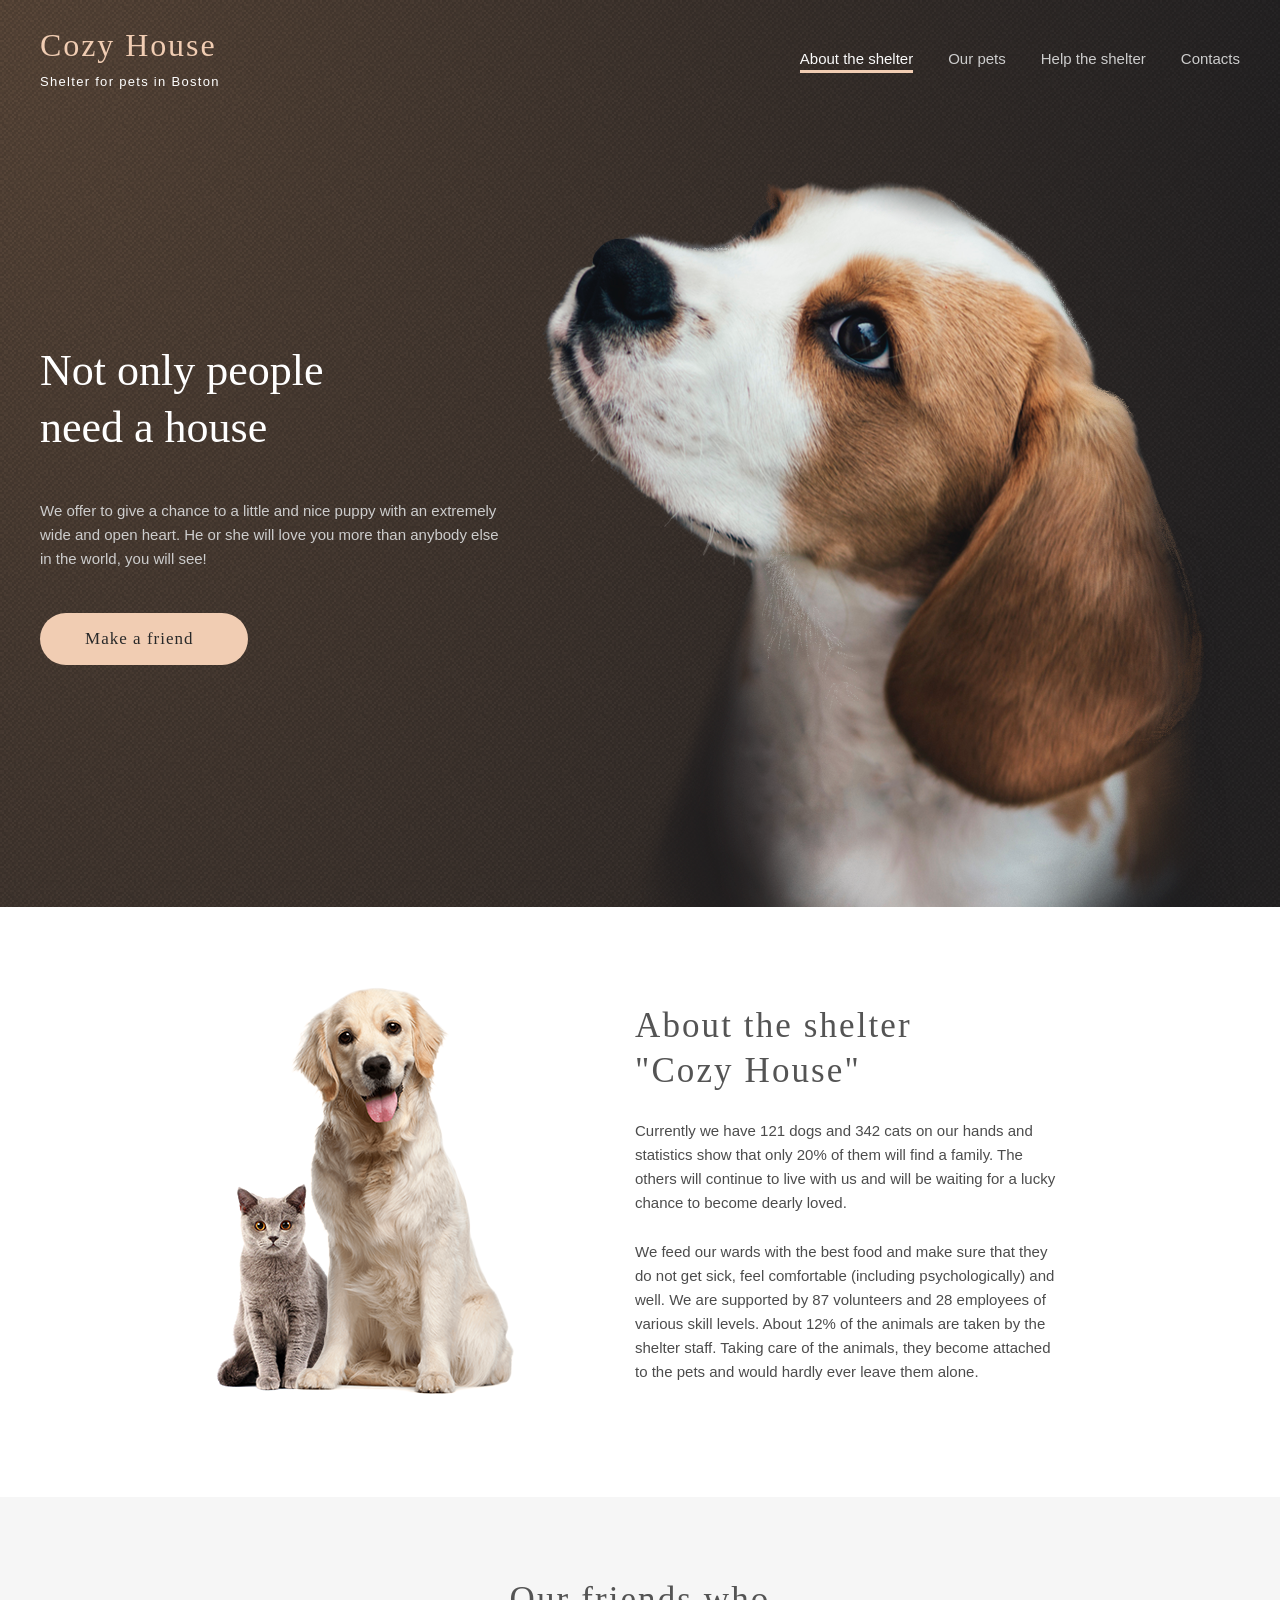
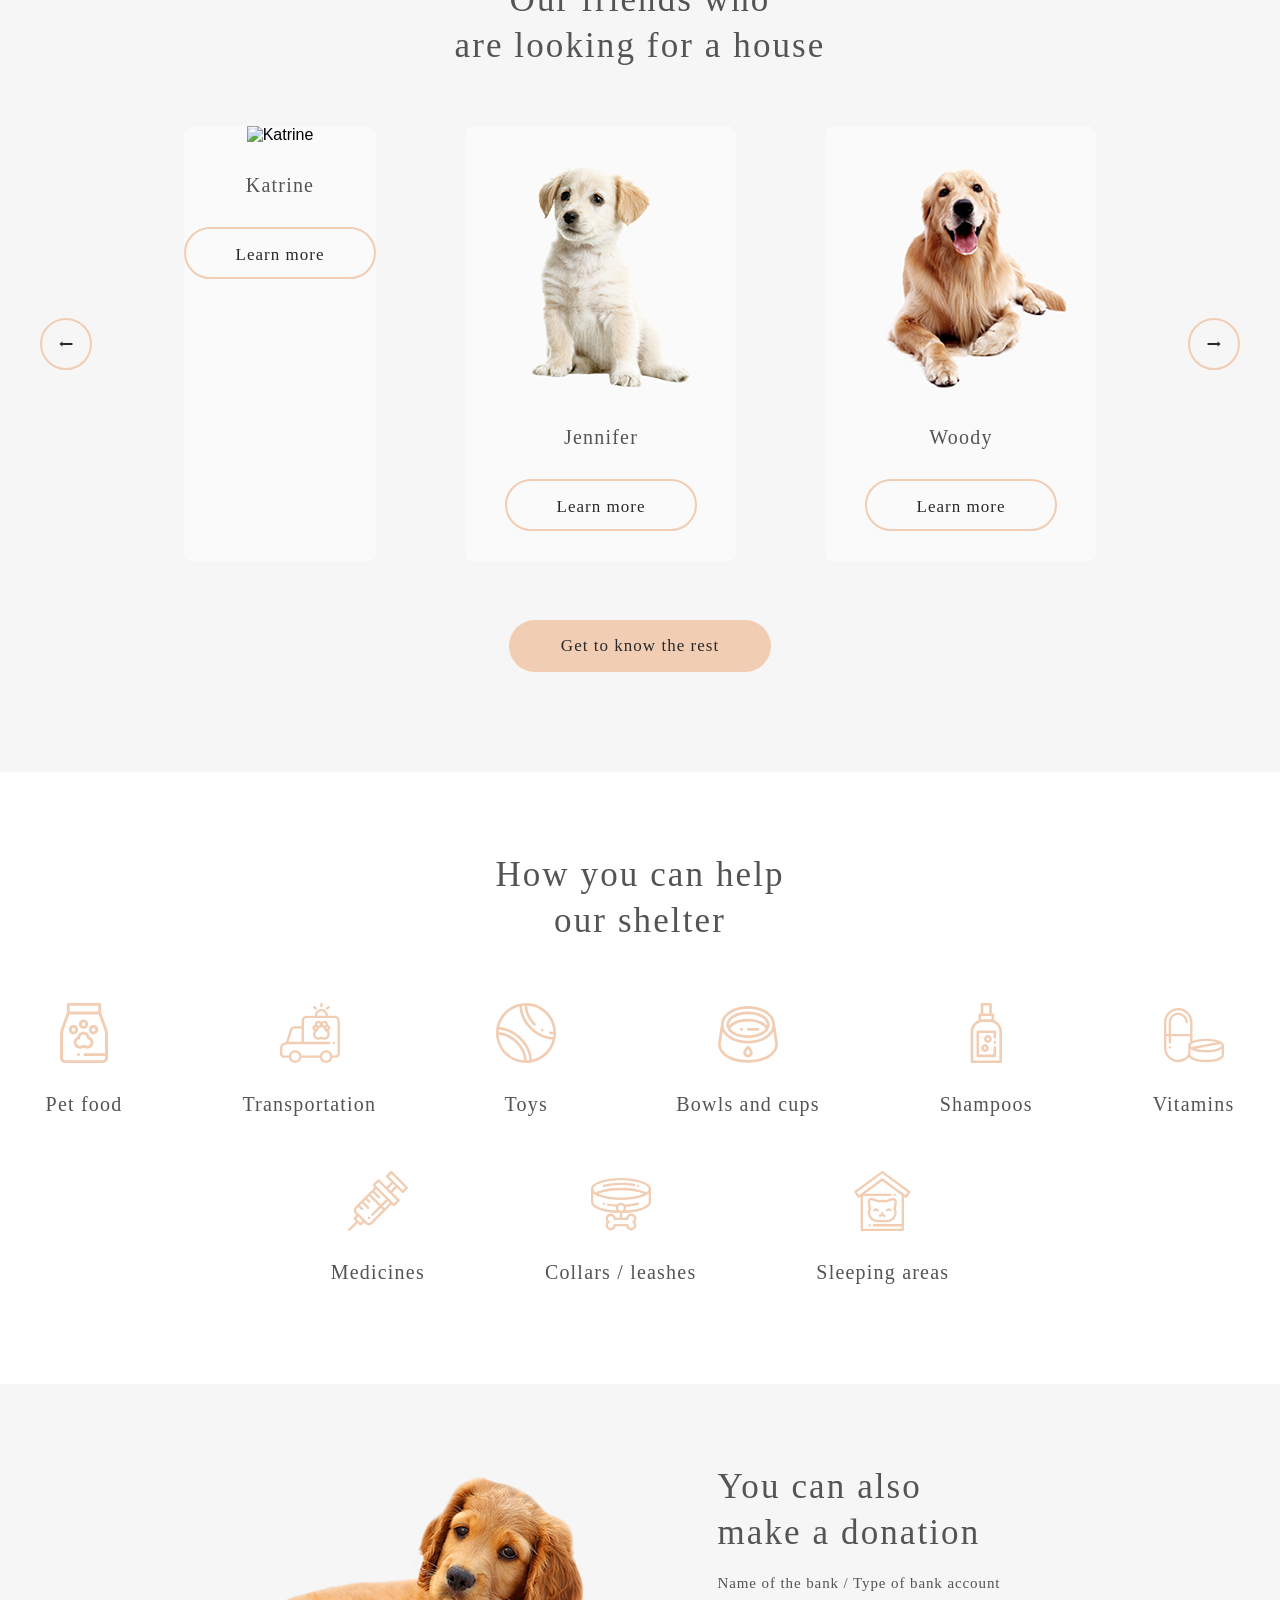
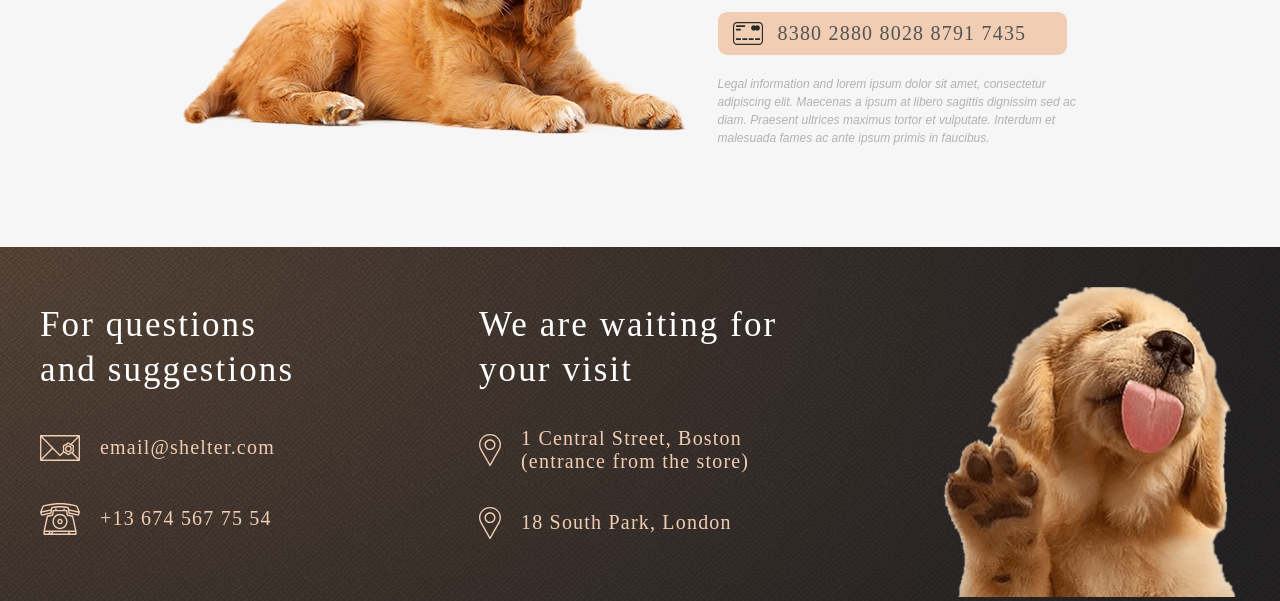
==== commit 25780048: "fix: resolve W3C validator errors" ====
--- a/main.html
+++ b/main.html
@@ -218,20 +218,18 @@
               You can also <br />
               make a donation
             </h3>
-            <h5 class="donation__bank-info">
+            <h4 class="donation__bank-info">
               Name&nbsp;of&nbsp;the&nbsp;bank&nbsp;/&nbsp;Type&nbsp;of&nbsp;bank&nbsp;account
-            </h5>
+            </h4>
             <button type="button" class="donation__card-btn">
-              <a href="#">
-                <img
-                  class="donation__card-icon"
-                  src="./svg/credit-card.svg"
-                  alt="Credit card icon"
-                />
-                <span class="donation__card-number">
-                  8380&nbsp;2880&nbsp;8028&nbsp;8791&nbsp;7435
-                </span>
-              </a>
+              <img
+                class="donation__card-icon"
+                src="./svg/credit-card.svg"
+                alt="Credit card icon"
+              />
+              <span class="donation__card-number">
+                8380&nbsp;2880&nbsp;8028&nbsp;8791&nbsp;7435
+              </span>
             </button>
             <p class="donation__legal">
               Legal information and lorem ipsum dolor sit amet, consectetur
--- a/css/style.css
+++ b/css/style.css
@@ -300,10 +300,13 @@
 
 #in-addition {
   background-color: var(--color-light-l);
+  display: flex;
+  justify-content: center;
 }
 
 .in-addition__container {
   display: flex;
+  justify-content: center;
   align-items: center;
   max-width: 915px;
   column-gap: 30px;
@@ -326,6 +329,7 @@
 }
 
 .donation__card-btn {
+  display: flex;
   padding: 10px 15px;
   border-radius: 9px;
   background: var(--color-primary);
@@ -336,10 +340,6 @@
   cursor: pointer;
 }
 
-.donation__card-btn a {
-  display: flex;
-}
-
 .donation__card-number {
   font-family: var(--font-family);
   font-weight: 400;
